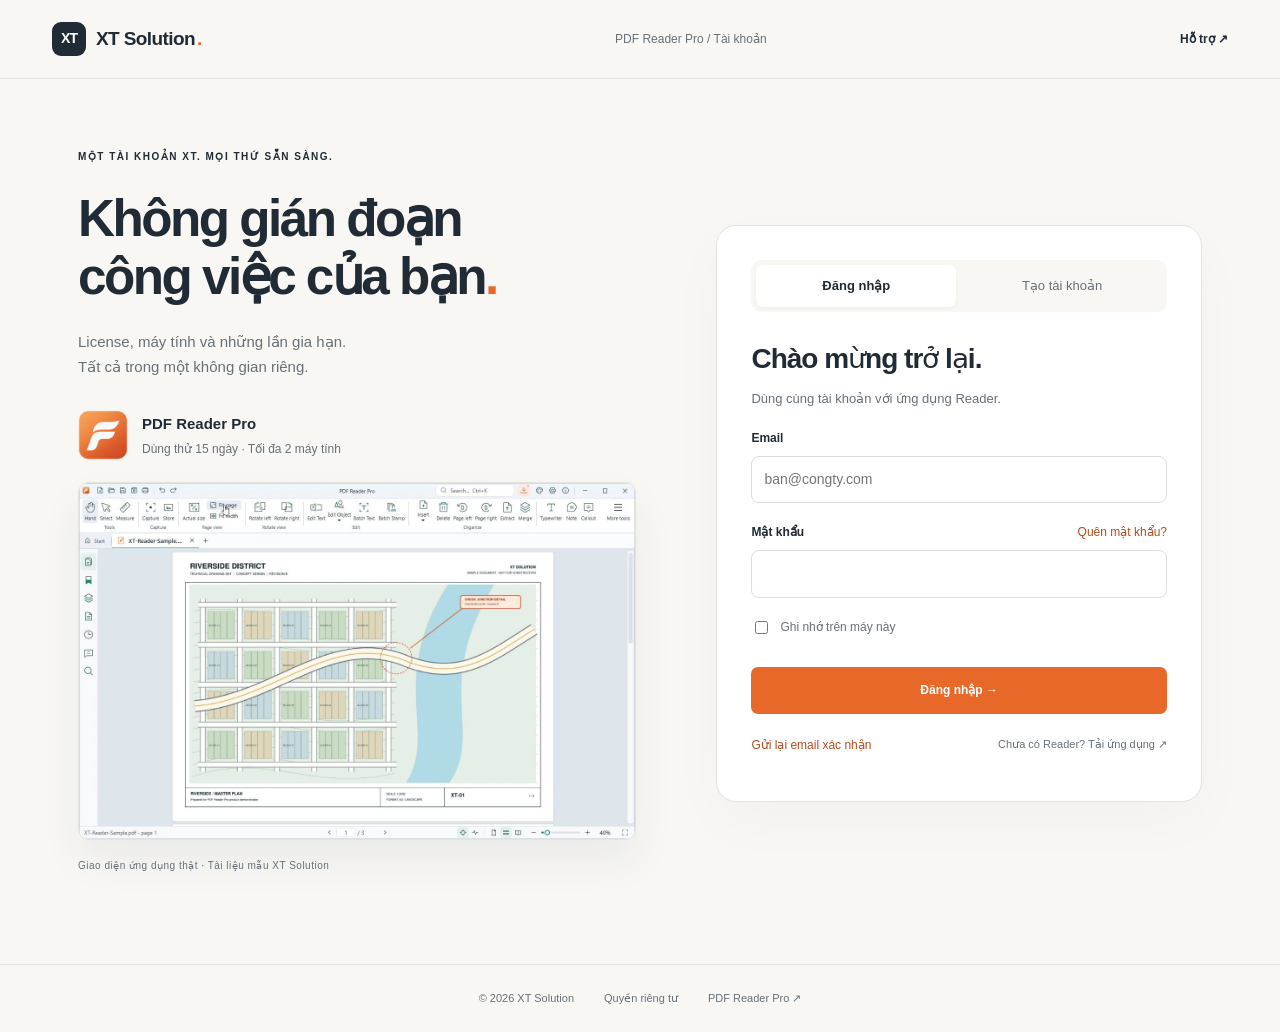
==== account/index.html @ 5fd22fe0 "Update Reader website and license portal" ====
<!doctype html>
<html lang="vi"><head><meta charset="utf-8"><meta name="viewport" content="width=device-width,initial-scale=1"><meta name="referrer" content="no-referrer"><meta name="robots" content="noindex"><meta name="theme-color" content="#f8f7f4"><meta http-equiv="Content-Security-Policy" content="default-src 'self'; connect-src 'self' https://hqtsqzmwesqqnfwpfjus.supabase.co; img-src 'self' data:; script-src 'self'; style-src 'self'; base-uri 'none'; object-src 'none'; form-action 'none'"><title>Tài khoản & gia hạn · PDF Reader Pro</title><link rel="icon" href="../assets/reader-icon.png"><link rel="stylesheet" href="../styles.css"><link rel="stylesheet" href="account.css"><script type="module" src="account.js"></script></head>
<body><a class="skip" href="#main">Đến nội dung</a><header class="header"><a class="brand" href="/"><span class="mark">XT</span>XT Solution<span class="brand-dot">.</span></a><span class="header-context">PDF Reader Pro / Tài khoản</span><a class="nav-contact" href="/#support">Hỗ trợ ↗</a></header>
<main id="main" class="account-main"><div id="session-loading" class="session-loading" role="status" hidden>Đang khôi phục phiên đăng nhập…</div>
<section id="account-login" class="auth-layout"><div class="auth-story"><span class="eyebrow">MỘT TÀI KHOẢN XT. MỌI THỨ SẴN SÀNG.</span><h1>Không gián đoạn<br>công việc của bạn<span class="orange">.</span></h1><p>License, máy tính và những lần gia hạn.<br>Tất cả trong một không gian riêng.</p><div class="auth-product"><img src="../assets/reader-icon.png" width="50" height="50" alt=""><div><strong>PDF Reader Pro</strong><span>Dùng thử 15 ngày · Tối đa 2 máy tính</span></div></div><img class="auth-screenshot" src="../assets/screenshots/reader-live.webp" alt="Giao diện PDF Reader Pro thật đang mở bản vẽ mẫu XT" width="1280" height="820"><p class="micro">Giao diện ứng dụng thật · Tài liệu mẫu XT Solution</p></div>
<div class="auth-card"><div class="auth-tabs" role="group" aria-label="Tài khoản"><button type="button" id="login-tab" class="active" aria-pressed="true">Đăng nhập</button><button type="button" id="signup-tab" aria-pressed="false">Tạo tài khoản</button></div><h2 id="auth-heading">Chào mừng trở lại.</h2><p id="auth-description">Dùng cùng tài khoản với ứng dụng Reader.</p><form id="account-login-form"><div id="name-row" hidden><label for="name">Tên của bạn</label><input id="name" autocomplete="name" maxlength="100"></div><label for="email">Email</label><input id="email" name="email" type="email" autocomplete="username" placeholder="ban@congty.com" required maxlength="254"><div class="password-label"><label for="password">Mật khẩu</label><button id="forgot" class="text-button" type="button">Quên mật khẩu?</button></div><input id="password" name="password" type="password" autocomplete="current-password" required maxlength="128"><label id="remember-row" class="checkbox"><input id="remember" type="checkbox">Ghi nhớ trên máy này</label><p id="signup-note" class="form-note" hidden>Đăng ký để bắt đầu trial 15 ngày tự động. Xác nhận email, sau đó đăng nhập Reader để kích hoạt máy tính. <a href="/privacy/">Cách XT xử lý dữ liệu</a>.</p><button id="login" class="button primary wide" type="submit">Đăng nhập →</button></form><div class="auth-links"><button id="resend" class="text-button" type="button">Gửi lại email xác nhận</button><a href="/#download">Chưa có Reader? Tải ứng dụng ↗</a></div><p id="auth-message" class="feedback" role="status" aria-live="polite"></p><div id="recover-panel" hidden><form id="recover-form"><h3>Khôi phục mật khẩu</h3><p>Nhập email của tài khoản để nhận liên kết đặt mật khẩu mới.</p><label for="recover-email">Email tài khoản</label><input id="recover-email" type="email" autocomplete="email" maxlength="254" required><div class="form-actions"><button id="recover-submit" type="submit" class="button primary">Gửi liên kết</button><button id="recover-cancel" type="button" class="button secondary">Quay lại</button></div></form></div></div></section>
<section id="account-content" hidden><div class="account-top"><div><span class="eyebrow">KHÔNG GIAN CỦA BẠN</span><h1 id="greeting">Tài khoản XT</h1><p id="account-email"></p></div><button id="signout" class="button secondary" type="button">Đăng xuất ↗</button></div><div id="renewal-banner" class="renewal-banner" hidden></div><div class="account-grid"><div><section class="license-card"><div class="license-product"><img src="../assets/reader-icon.png" width="44" height="44" alt=""><div><span class="micro">ỨNG DỤNG WINDOWS</span><h2>PDF Reader Pro</h2></div><span id="license-kind" class="tag"></span></div><div class="license-metrics"><div><span>Hạn sử dụng</span><strong id="license-date">—</strong></div><div><span>Thiết bị</span><strong id="device-count">0 / 2</strong></div></div><p id="license-note" class="form-note"></p><div class="license-actions"><button id="renew-license" class="button primary" type="button">Gia hạn license ↗</button><button id="refresh" class="text-button" type="button">↻ Làm mới</button></div><span id="last-sync" class="micro"></span></section><section class="account-panel"><div class="panel-title"><h2>Máy tính của bạn</h2><span class="tag muted">Tối đa 2 máy</span></div><div id="devices"></div><p class="form-note">Gỡ máy sẽ giải phóng một vị trí. Token ngoại tuyến trên máy cũ có thể còn hiệu lực tối đa 7 ngày; máy đó cần đăng nhập lại để kích hoạt.</p></section><section class="support-card"><span class="support-icon">↗</span><div><h3>Cần XT hỗ trợ?</h3><p>Gửi email kèm mã yêu cầu để chúng tôi kiểm tra.</p><a href="mailto:contact@xt-solution.dev">contact@xt-solution.dev ↗</a></div></section></div>
<section class="account-panel request-panel" id="request-section"><span class="eyebrow">TIẾP TỤC CÔNG VIỆC CỦA BẠN</span><h2>Mua & gia hạn license.</h2><p>Chọn thời hạn mong muốn. XT sẽ xác nhận thông tin thanh toán trước khi cấp license.</p><div class="quote-price"><strong>100 <span>USD</span></strong><span>Giá dự kiến<br>Gói và thời hạn được xác nhận khi tư vấn</span></div><form id="request-form"><label for="kind">Bạn cần</label><select id="kind"><option value="purchase">Mua license mới</option><option value="renewal">Gia hạn license hiện tại</option></select><label for="months">Thời hạn mong muốn</label><select id="months"><option value="3">3 tháng</option><option value="6">6 tháng</option><option value="12" selected>12 tháng</option></select><label for="message">Lời nhắn cho XT <span class="optional">(không bắt buộc)</span></label><textarea id="message" maxlength="1000" rows="4" placeholder="Tên công ty, nhu cầu sử dụng hoặc thông tin bạn cần tư vấn…"></textarea><p class="form-note">Đây là yêu cầu tư vấn, chưa phải thanh toán. Bạn có thể theo dõi phản hồi ngay bên dưới.</p><button id="send-request" class="button primary wide" type="submit">Gửi yêu cầu cho XT ↗</button><p id="pending-note" class="form-note"></p></form></section></div>
<section class="account-panel request-history"><div class="panel-title"><div><span class="eyebrow">LUÔN CÓ THỂ THEO DÕI</span><h2>Yêu cầu & phản hồi.</h2></div><span id="history-count" class="tag muted"></span></div><div id="history"></div></section><p id="account-message" class="feedback" role="status" aria-live="polite"></p></section>
</main><footer class="simple-footer"><span>© 2026 XT Solution</span><a href="/privacy/">Quyền riêng tư</a><a href="/">PDF Reader Pro ↗</a></footer><dialog id="confirm-dialog" aria-labelledby="confirm-title"><h2 id="confirm-title">Xác nhận thao tác</h2><p id="confirm-message"></p><div class="form-actions"><button id="confirm-no" type="button" class="button secondary">Quay lại</button><button id="confirm-yes" type="button" class="button primary">Xác nhận</button></div></dialog></body></html>
---- styles.css ----
:root{--bg:#f8f7f4;--ink:#202b35;--muted:#687078;--line:#e3e4df;--accent:#e8682a;--accent-dark:#b34d1c;font:15px/1.55 'Segoe UI',Arial,sans-serif;color:var(--ink);background:var(--bg)}*{box-sizing:border-box}html{scroll-behavior:smooth;scroll-padding-top:85px}body{margin:0}a{color:inherit;text-decoration:none}button,input,select,textarea{font-family:inherit}button,a{-webkit-tap-highlight-color:transparent}a:focus-visible,button:focus-visible,summary:focus-visible{outline:3px solid #e8682a80;outline-offset:5px}img{max-width:100%}[hidden]{display:none!important}.wrap{width:min(1280px,calc(100% - 104px));margin-inline:auto}.header{max-width:1440px;margin:auto;padding:22px 52px;display:flex;align-items:center;justify-content:space-between;gap:28px;border-bottom:1px solid var(--line)}.brand{display:inline-flex;align-items:center;gap:10px;font-size:19px;font-weight:650;letter-spacing:-.6px;white-space:nowrap}.mark{display:grid;place-items:center;width:34px;height:34px;border-radius:9px;background:var(--ink);color:white;font-size:14px;letter-spacing:-1px}.brand-dot{color:var(--accent);margin-left:-8px}.header nav{display:flex;gap:28px;font-size:12px}.header nav a:hover{color:var(--accent)}.nav-contact{font-size:12px;font-weight:600;display:flex;align-items:center;gap:22px}.skip{position:absolute;left:15px;top:-100px;background:white;z-index:10;padding:12px}.skip:focus{top:15px}.eyebrow{font-size:10px;letter-spacing:1.5px;font-weight:650;display:inline-flex;align-items:center;gap:10px}.dot{display:inline-block;height:6px;width:6px;border-radius:50%;background:var(--accent)}.orange{color:var(--accent)}.micro{font-size:10px;color:var(--muted);letter-spacing:.5px}.hero{padding-top:43px}.hero-top{display:flex;align-items:center;justify-content:space-between}.hero-edition{font-size:9px;letter-spacing:1.5px;color:#7e8487}.hero-heading{display:grid;grid-template-columns:1.15fr 1fr;gap:60px;align-items:center;padding:40px 0 48px}.hero h1{font-size:clamp(58px,6.8vw,94px);font-weight:550;line-height:1.02;letter-spacing:-5px;margin:0}.serif{letter-spacing:-3px;font-family:'Segoe UI',Arial,sans-serif;font-style:italic;font-weight:400;white-space:nowrap;color:var(--accent)}.hero-copy>p{font-size:16px;line-height:1.9;color:var(--muted);margin:5px 0 25px}.actions{display:flex;gap:25px;align-items:center;flex-wrap:wrap}.button{display:inline-flex;align-items:center;justify-content:center;gap:25px;font-size:12px;font-weight:600;border-radius:7px;padding:14px 19px;border:1px solid transparent;cursor:pointer;line-height:1.4;transition:background .15s,transform .15s}.button:hover{transform:translateY(-1px)}.primary{color:white;background:var(--accent)}.primary:hover{background:#cb5520}.secondary{color:var(--ink);background:white;border-color:#d5d8d4}.secondary:hover{background:#efefeb}.text-link{font-size:12px;font-weight:600;color:var(--ink)}.text-link:hover{color:var(--accent-dark)}.hero-meta{display:flex;gap:18px;font-size:10px;color:var(--muted);margin-top:23px;flex-wrap:wrap}.hero-meta span:before{content:'✓';margin-right:5px;color:var(--accent)}.hero-showcase{margin:0;background:#ebece8;border:1px solid #d8ddd8;border-radius:13px;overflow:hidden;box-shadow:0 22px 60px #2c3d4710}.showcase-top{display:flex;justify-content:space-between;align-items:center;padding:14px 20px;background:#fff}.showcase-top>div{display:flex;align-items:center;gap:10px}.showcase-top strong{font-size:12px}.showcase-top div>span{font-size:10px;color:var(--muted);margin-left:10px;border-left:1px solid var(--line);padding-left:15px}.live-label{font-size:8px;letter-spacing:1.3px;display:flex;align-items:center;gap:8px}.live-label .dot{background:#5b8d73}.screenshot-button{display:block;position:relative;width:100%;padding:0;border:0;background:#dfe6ed;cursor:zoom-in;line-height:0}.screenshot-button>img{display:block;width:100%;height:auto}.image-expand{position:absolute;bottom:25px;right:24px;background:#fff;color:#24343d;border-radius:6px;padding:12px 15px;box-shadow:0 5px 20px #00000012;font:11px 'Segoe UI',sans-serif}.hero-showcase figcaption{display:flex;justify-content:space-between;gap:20px;padding:13px 20px;font-size:9px;color:var(--muted);background:#fff}.workflow-strip{display:flex;justify-content:space-between;align-items:center;gap:28px;border-bottom:1px solid var(--line);padding-block:35px}.workflow-strip>span{font-size:9px;letter-spacing:1.3px;color:var(--muted)}.workflow-strip>div{font-size:13px;font-weight:600}.section{padding-block:100px}.section-heading{display:grid;grid-template-columns:1.2fr 1fr;gap:80px;align-items:end;margin-bottom:48px}h2{font-size:clamp(32px,3.5vw,48px);line-height:1.18;letter-spacing:-1.9px;font-weight:550;margin:18px 0 0}.section-heading>p,.feature-lead>p{font-size:14px;line-height:1.8;color:var(--muted);max-width:430px;margin:0 0 3px}.workflow-grid{display:grid;grid-template-columns:repeat(3,1fr);border-top:1px solid var(--line)}.workflow-grid article{padding:28px 30px 0 0}.workflow-grid article+article{padding-left:30px;border-left:1px solid var(--line)}.step-number{font-size:9px;letter-spacing:1.3px;color:var(--accent-dark)}.workflow-grid h3{font-size:21px;letter-spacing:-.7px;margin:22px 0 14px}.workflow-grid p{font-size:13px;line-height:1.9;color:var(--muted)}.feature-key{display:block;font-size:8px;letter-spacing:1px;margin-top:27px;color:var(--muted)}.features-section{background:#eaece7;padding-block:85px}.feature-layout{display:grid;grid-template-columns:1fr 1fr;gap:100px}.feature-lead>p{margin:24px 0}.feature-list article{display:flex;gap:23px;padding:21px 0;border-top:1px solid #d3d8d2}.feature-list article>span{font-size:23px;min-width:25px;color:var(--accent-dark)}.feature-list h3{font-size:16px;margin:0 0 8px;letter-spacing:-.3px}.feature-list p{font-size:12px;line-height:1.8;margin:0;color:#5e6868}.pricing-grid{display:grid;grid-template-columns:1fr 1.2fr;gap:24px}.pricing-card{padding:34px 36px;border:1px solid var(--line);border-radius:12px;background:white}.paid-card{background:#fff9f3;border-color:#e8cbb5}.pricing-card h3{font-size:24px;letter-spacing:-.6px;margin:22px 0 15px}.price{font-size:62px;letter-spacing:-3px;line-height:1.1}.price>span{font-size:15px;letter-spacing:0;color:var(--muted);font-weight:400;margin-left:6px}.pricing-card>p{font-size:12px;color:var(--muted);max-width:350px;line-height:1.7;min-height:40px}.pricing-card ul{list-style:none;padding:20px 0;margin:0;border-top:1px solid var(--line)}.pricing-card li{font-size:12px;color:#4d5961;padding:7px 0}.pricing-card li:before{content:'✓';color:var(--accent);margin-right:12px}.pricing-title{display:flex;align-items:center;justify-content:space-between;gap:15px}.price-badge{font-size:8px;letter-spacing:1px;background:#f3e4d7;color:#93542d;border-radius:4px;padding:6px 9px}.pricing-actions{display:flex;gap:24px;flex-wrap:wrap;align-items:center}.pricing-foot{font-size:10px;color:var(--muted);margin-top:20px}.download-section{background:#202d37;color:white;padding-block:76px}.download-layout{display:grid;grid-template-columns:1.3fr 1fr;gap:100px;align-items:center}.download-section .eyebrow{color:#aebcc6}.download-section h2{font-size:48px}.download-section p{font-size:13px;color:#bac4cb;line-height:1.8;margin:22px 0}.download-section .text-link{color:white}.download-meta{font-size:10px!important}.download-steps>div{display:flex;gap:20px;align-items:center;padding:22px 0;border-top:1px solid #40505c}.download-steps>div>span{font-size:10px;color:#edb68f}.download-steps p{margin:0}.download-steps strong{font-weight:500;font-size:16px;color:white}.download-steps small{display:block;font-size:11px;margin-top:6px;color:#aab9c3}.faq-section{display:grid;grid-template-columns:.9fr 1.2fr;gap:90px}.faq-section h2{margin-bottom:25px}.faq-list details{border-top:1px solid var(--line);padding:22px 0}.faq-list summary{font-size:14px;font-weight:550;cursor:pointer;list-style:none;display:flex;justify-content:space-between;gap:20px}.faq-list summary:after{content:'+';font-size:18px;color:var(--accent)}.faq-list details[open] summary:after{content:'−'}.faq-list p{font-size:13px;color:var(--muted);line-height:1.9;margin:16px 25px 0 0}.closing{padding:55px 25px 65px;background:#edece6;border-radius:15px;text-align:center;margin-bottom:70px}.closing h2{margin:20px 0 26px;font-family:Georgia,serif;font-weight:400;font-size:46px;letter-spacing:-1.5px}.site-footer{display:flex;align-items:center;justify-content:space-between;flex-wrap:wrap;gap:25px;padding-bottom:35px}.site-footer p,.site-footer>span{font-size:10px;color:var(--muted)}.site-footer>div{display:flex;gap:25px;font-size:11px}.site-footer .brand{font-size:15px}.site-footer .mark{width:28px;height:28px;font-size:12px}#image-dialog{width:min(1500px,96vw);max-width:none;max-height:95vh;padding:36px 12px 12px;border:0;border-radius:12px;background:#f9faf8;box-shadow:0 30px 100px #0006}#image-dialog::backdrop{background:#172536b0}#image-dialog>img{display:block;width:100%;height:auto}#image-dialog p{font-size:10px;color:var(--muted);text-align:center}#close-image{position:absolute;right:12px;top:3px;background:transparent;border:0;font-size:26px;cursor:pointer;color:var(--ink)}
@media(prefers-reduced-motion:reduce){html{scroll-behavior:auto}*,*:before,*:after{transition:none!important;animation:none!important}}
@media(max-width:1050px){.wrap{width:calc(100% - 64px)}.header{padding-inline:32px}.header nav{gap:18px}.hero-heading{gap:30px}.hero h1{font-size:72px;letter-spacing:-4px}.hero-copy>p{font-size:14px}.hero-copy .actions{gap:16px}.section-heading,.feature-layout,.download-layout,.faq-section{gap:45px}.pricing-card{padding:28px}.pricing-title{flex-wrap:wrap}.hero-meta{gap:12px}.workflow-strip{gap:20px}.workflow-strip>span{max-width:150px}.site-footer>div{gap:17px}}
@media(max-width:700px){.wrap{width:calc(100% - 36px)}.header{padding:17px 18px;gap:15px}.header nav{display:none}.brand{font-size:17px}.nav-contact{font-size:11px;gap:12px}.hero{padding-top:27px}.hero-top>.eyebrow{font-size:8px;letter-spacing:1px}.hero-edition{display:none}.hero-heading{grid-template-columns:1fr;gap:23px;padding:28px 0 30px}.hero h1{font-size:clamp(46px,14.5vw,57px);letter-spacing:-3px}.hero-copy>p{font-size:14px;margin-top:0}.desktop{display:none}.hero-meta{font-size:9px;gap:12px}.hero-copy .actions{gap:20px}.button{font-size:11px;padding:13px 16px;gap:15px}.showcase-top{padding:11px 12px}.showcase-top div>span{display:none}.live-label{font-size:7px;letter-spacing:.6px}.showcase-top strong{font-size:11px}.hero-showcase figcaption{font-size:8px;flex-direction:column;gap:3px;padding:10px 12px}.image-expand{font-size:8px;bottom:12px;right:12px;padding:8px 10px}.workflow-strip{display:grid;grid-template-columns:repeat(3,1fr);gap:14px;padding-block:25px}.workflow-strip>span{grid-column:1/-1;max-width:none;font-size:8px}.workflow-strip>div{font-size:10px}.section{padding-block:60px}.section-heading,.feature-layout,.pricing-grid,.download-layout,.faq-section{grid-template-columns:1fr;gap:25px}.section-heading{margin-bottom:30px}.section-heading>p{font-size:13px}h2{font-size:35px;letter-spacing:-1.4px}.workflow-grid{grid-template-columns:1fr}.workflow-grid article,.workflow-grid article+article{padding:23px 0;border-left:0}.workflow-grid article+article{border-top:1px solid var(--line)}.workflow-grid h3{font-size:20px;margin:15px 0 10px}.feature-key{margin-top:18px}.features-section{padding-block:52px}.feature-lead h2{font-size:34px}.feature-list{margin-top:10px}.pricing-card{padding:26px}.pricing-card>p{min-height:0}.price{font-size:55px}.pricing-actions{gap:18px}.download-section{padding-block:52px}.download-section h2{font-size:36px}.download-layout{gap:30px}.download-steps>div{padding:18px 0}.faq-section{gap:30px}.faq-list summary{font-size:13px}.closing{margin-bottom:40px;padding:40px 18px}.closing h2{font-size:37px}.site-footer{gap:20px;align-items:flex-start}.site-footer>p{display:none}.site-footer>div{width:100%;gap:22px;order:3;font-size:10px}}
---- account/account.css ----
.header-context{font-size:12px;color:var(--muted)}.account-main{max-width:1180px;margin:auto;padding:64px 28px 80px;min-height:calc(100vh - 170px)}.auth-layout{display:grid;grid-template-columns:1.15fr 1fr;gap:80px;align-items:center;min-height:650px}.auth-story h1{font-size:clamp(36px,4vw,58px);line-height:1.12;letter-spacing:-2.5px;margin:24px 0}.auth-story>p{color:var(--muted);line-height:1.7}.auth-product{display:flex;align-items:center;gap:14px;margin:30px 0 22px}.auth-product strong,.auth-product span{display:block}.auth-product span{font-size:12px;color:var(--muted);margin-top:5px}.auth-screenshot{width:100%;height:auto;border-radius:10px;border:1px solid var(--line);box-shadow:0 20px 40px #27303b10}.auth-card{background:white;border:1px solid var(--line);border-radius:20px;padding:34px;box-shadow:0 20px 60px #27303b07}.auth-tabs{display:flex;gap:6px;background:var(--bg);padding:5px;border-radius:10px;margin-bottom:30px}.auth-tabs button{width:50%;padding:11px;border:0;border-radius:7px;background:transparent;color:var(--muted);font:inherit;font-size:13px;cursor:pointer}.auth-tabs button.active{background:white;color:var(--ink);box-shadow:0 2px 5px #00000009;font-weight:600}.auth-card h2{font-size:28px;letter-spacing:-1px;margin:0 0 10px}.auth-card>p,.auth-card form>p{font-size:13px;color:var(--muted);line-height:1.65}.account-main label{display:block;font-size:12px;font-weight:600;margin:20px 0 8px}.account-main input:not([type=checkbox]),.account-main select,.account-main textarea{width:100%;border:1px solid #dcdedb;border-radius:8px;padding:12px;background:white;font:inherit;font-size:14px;color:var(--ink)}.account-main textarea{resize:vertical}.account-main input:focus,.account-main select:focus,.account-main textarea:focus{outline:2px solid #ef773b45;border-color:var(--accent)}.password-label{display:flex;justify-content:space-between;align-items:baseline}.text-button{border:0;background:transparent;padding:0;color:var(--accent-dark);font:inherit;font-size:12px;cursor:pointer}.checkbox{display:flex!important;gap:9px;align-items:center;font-weight:400!important;color:var(--muted)}.checkbox input{accent-color:var(--accent)}.wide{width:100%;justify-content:center;margin-top:22px}.auth-links{display:flex;flex-wrap:wrap;gap:16px;justify-content:space-between;margin-top:22px}.auth-links>a{font-size:11px;color:var(--muted)}.form-note{font-size:12px!important;line-height:1.7;color:var(--muted)}.form-note a{color:var(--accent-dark)}.feedback{font-size:13px;line-height:1.7;color:#af4028}.feedback:not(:empty){padding:13px 16px;background:#fff0e8;border-radius:8px;margin-top:20px}.feedback.success{color:#25674d;background:#eaf5ed}.form-actions{display:flex;gap:10px;margin-top:22px;justify-content:flex-end}.account-top{display:flex;justify-content:space-between;align-items:center;margin-bottom:34px;gap:20px}.account-top h1{font-size:35px;letter-spacing:-1.4px;margin:10px 0}.account-top p{font-size:13px;color:var(--muted)}.account-grid{display:grid;grid-template-columns:1.15fr 1fr;gap:26px;align-items:start}.license-card{padding:30px;border:1px solid #e6cab5;border-radius:16px;background:linear-gradient(125deg,#fffaf5,#fff)}.license-product{display:flex;align-items:center;gap:13px}.license-product h2{font-size:19px;margin:4px 0 0}.license-product>.tag{margin-left:auto}.license-metrics{display:grid;grid-template-columns:1fr 1fr;border-top:1px solid #eeded0;border-bottom:1px solid #eeded0;margin:26px 0 14px;padding:22px 0}.license-metrics span,.license-metrics strong{display:block}.license-metrics span{font-size:12px;color:var(--muted)}.license-metrics strong{font-size:24px;letter-spacing:-1px;margin-top:8px}.license-actions{display:flex;gap:22px;align-items:center;margin:20px 0}.account-panel{border:1px solid var(--line);border-radius:16px;background:white;padding:28px;margin-top:24px}.request-panel{margin-top:0}.account-panel h2{font-size:23px;letter-spacing:-.8px;margin:6px 0 14px}.account-panel>p{font-size:13px;line-height:1.7;color:var(--muted)}.panel-title{display:flex;justify-content:space-between;align-items:center;gap:12px;margin-bottom:16px}.panel-title h2{margin:0}.quote-price{display:flex;align-items:center;gap:20px;border-top:1px solid var(--line);border-bottom:1px solid var(--line);padding:22px 0;margin-top:24px}.quote-price strong{font-size:36px;letter-spacing:-1px;white-space:nowrap}.quote-price strong span{font-size:12px;letter-spacing:1px}.quote-price>span{font-size:11px;color:var(--muted);line-height:1.6}.optional{font-weight:400;color:var(--muted)}.device-row{display:flex;align-items:center;justify-content:space-between;gap:16px;border-bottom:1px solid var(--line);padding:17px 0}.device-row:last-child{border:0}.device-row b{font-size:13px}.device-row small{display:block;font-size:11px;color:var(--muted);margin-top:5px}.device-row button{color:var(--muted);white-space:nowrap}.device-row button:hover{color:#b13e29}.support-card{display:flex;gap:15px;padding:24px 10px}.support-icon{font-size:25px;color:var(--accent);padding:8px}.support-card h3{font-size:15px;margin:0 0 8px}.support-card p{font-size:12px;color:var(--muted)}.support-card a{font-size:12px}.renewal-banner{padding:18px 22px;background:#fff0df;color:#945320;border:1px solid #f1d8b8;border-radius:12px;margin-bottom:24px;font-size:13px;line-height:1.7}.history-item{padding:24px 0;border-top:1px solid var(--line);display:grid;grid-template-columns:1fr auto;gap:15px}.history-item h3{font-size:15px;margin:0 0 7px}.history-item small{font-size:11px;color:var(--muted)}.history-item p{font-size:13px;white-space:pre-wrap;overflow-wrap:anywhere;line-height:1.7}.response-card{background:#f6f7f5;border-radius:10px;padding:16px;margin-top:15px}.response-card strong{font-size:11px;color:var(--accent-dark)}.response-card p{margin-bottom:0}.history-side{text-align:right;display:flex;flex-direction:column;align-items:flex-end;gap:15px}.empty{font-size:13px;color:var(--muted);padding:24px 0;line-height:1.8}.session-loading{padding:24px;background:white;border:1px solid var(--line);border-radius:12px;margin-bottom:24px}.simple-footer{border-top:1px solid var(--line);padding:25px;display:flex;justify-content:center;gap:30px;font-size:11px;color:var(--muted)}dialog{max-width:430px;width:calc(100% - 32px);padding:28px;border:1px solid var(--line);border-radius:16px;color:var(--ink);box-shadow:0 25px 100px #17253635}dialog::backdrop{background:#17253670}dialog h2{font-size:21px}dialog p{font-size:13px;line-height:1.7}button:disabled{opacity:.5;cursor:wait}.tag{font-size:10px;padding:7px 10px;border-radius:6px;background:#f0f1ef;white-space:nowrap}.tag.success{background:#e8f3ec;color:#2c6b4d}.tag.warning,.tag.accent{background:#fff0e2;color:#9e5925}.tag.danger{background:#ffe9e4;color:#ab3e30}.tag.muted{color:var(--muted)}
@media(max-width:950px){.auth-layout{gap:35px}.auth-story h1{font-size:42px}.account-main{padding-top:40px}.auth-card{padding:26px}.license-product>.tag{margin-left:0}.license-product{flex-wrap:wrap}}
@media(max-width:700px){.header-context{display:none}.account-main{padding:28px 18px 55px}.auth-layout,.account-grid{grid-template-columns:1fr;gap:24px;min-height:auto}.auth-story h1{font-size:35px;letter-spacing:-1.6px;margin:14px 0}.auth-story>p,.auth-screenshot,.auth-story>.micro{display:none}.auth-product{margin:20px 0 4px}.auth-story .eyebrow{font-size:9px}.auth-card{padding:24px}.account-top{align-items:flex-start}.account-top h1{font-size:26px}.account-top>.button{padding:10px;font-size:11px}.license-card,.account-panel{padding:22px}.license-metrics strong{font-size:22px}.history-item{grid-template-columns:1fr}.history-side{flex-direction:row;align-items:center;justify-content:space-between}.simple-footer{gap:20px}.quote-price{gap:15px}}
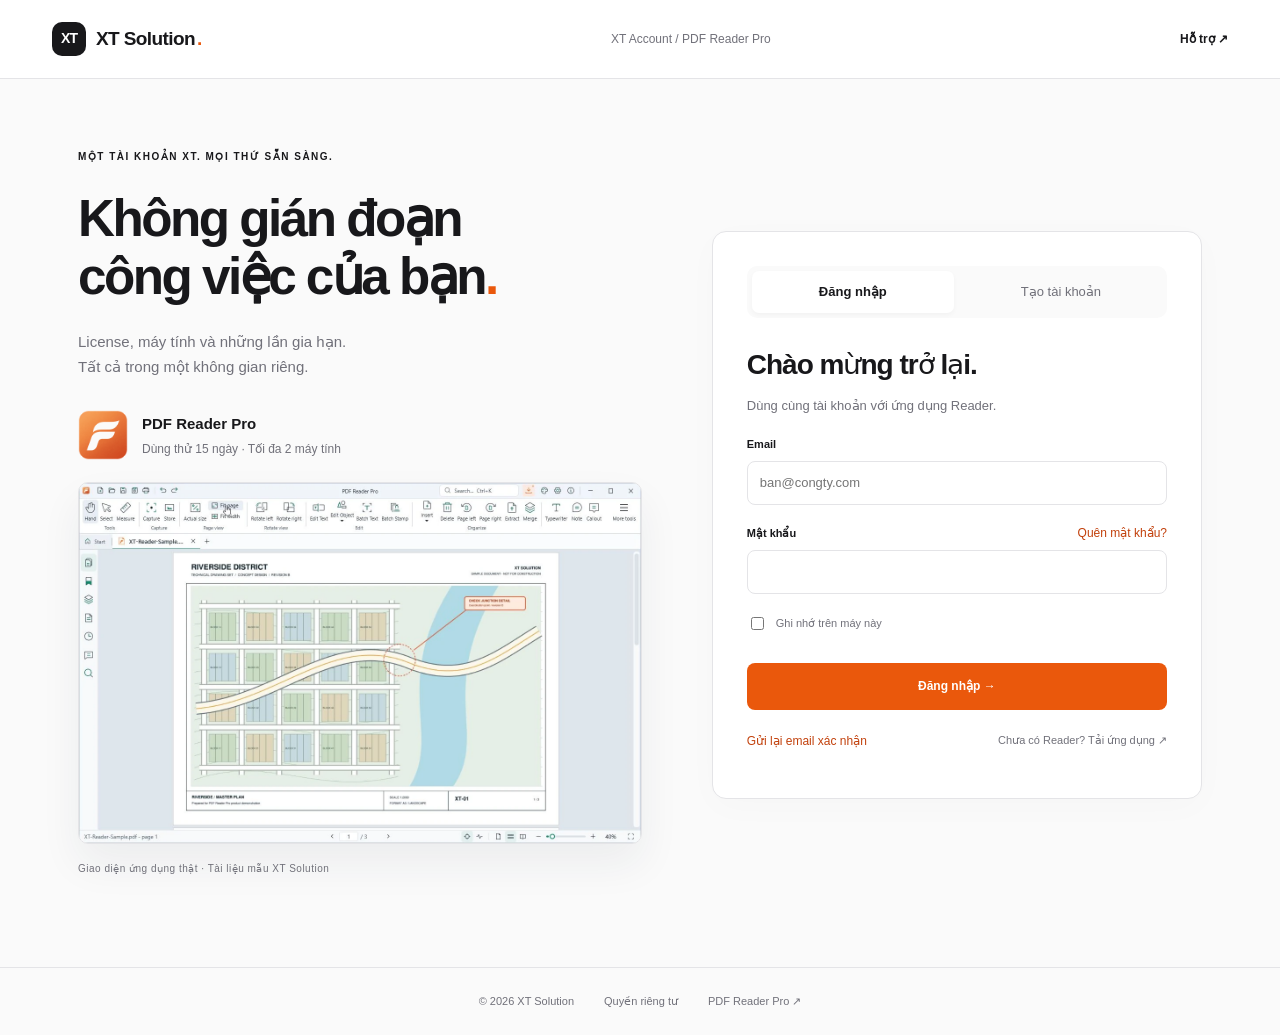
==== commit d822b8c6: "Add files via upload" ====
--- a/account/index.html
+++ b/account/index.html
@@ -1,10 +1,14 @@
-<!doctype html>
-<html lang="vi"><head><meta charset="utf-8"><meta name="viewport" content="width=device-width,initial-scale=1"><meta name="referrer" content="no-referrer"><meta name="robots" content="noindex"><meta name="theme-color" content="#f8f7f4"><meta http-equiv="Content-Security-Policy" content="default-src 'self'; connect-src 'self' https://hqtsqzmwesqqnfwpfjus.supabase.co; img-src 'self' data:; script-src 'self'; style-src 'self'; base-uri 'none'; object-src 'none'; form-action 'none'"><title>Tài khoản & gia hạn · PDF Reader Pro</title><link rel="icon" href="../assets/reader-icon.png"><link rel="stylesheet" href="../styles.css"><link rel="stylesheet" href="account.css"><script type="module" src="account.js"></script></head>
-<body><a class="skip" href="#main">Đến nội dung</a><header class="header"><a class="brand" href="/"><span class="mark">XT</span>XT Solution<span class="brand-dot">.</span></a><span class="header-context">PDF Reader Pro / Tài khoản</span><a class="nav-contact" href="/#support">Hỗ trợ ↗</a></header>
-<main id="main" class="account-main"><div id="session-loading" class="session-loading" role="status" hidden>Đang khôi phục phiên đăng nhập…</div>
-<section id="account-login" class="auth-layout"><div class="auth-story"><span class="eyebrow">MỘT TÀI KHOẢN XT. MỌI THỨ SẴN SÀNG.</span><h1>Không gián đoạn<br>công việc của bạn<span class="orange">.</span></h1><p>License, máy tính và những lần gia hạn.<br>Tất cả trong một không gian riêng.</p><div class="auth-product"><img src="../assets/reader-icon.png" width="50" height="50" alt=""><div><strong>PDF Reader Pro</strong><span>Dùng thử 15 ngày · Tối đa 2 máy tính</span></div></div><img class="auth-screenshot" src="../assets/screenshots/reader-live.webp" alt="Giao diện PDF Reader Pro thật đang mở bản vẽ mẫu XT" width="1280" height="820"><p class="micro">Giao diện ứng dụng thật · Tài liệu mẫu XT Solution</p></div>
-<div class="auth-card"><div class="auth-tabs" role="group" aria-label="Tài khoản"><button type="button" id="login-tab" class="active" aria-pressed="true">Đăng nhập</button><button type="button" id="signup-tab" aria-pressed="false">Tạo tài khoản</button></div><h2 id="auth-heading">Chào mừng trở lại.</h2><p id="auth-description">Dùng cùng tài khoản với ứng dụng Reader.</p><form id="account-login-form"><div id="name-row" hidden><label for="name">Tên của bạn</label><input id="name" autocomplete="name" maxlength="100"></div><label for="email">Email</label><input id="email" name="email" type="email" autocomplete="username" placeholder="ban@congty.com" required maxlength="254"><div class="password-label"><label for="password">Mật khẩu</label><button id="forgot" class="text-button" type="button">Quên mật khẩu?</button></div><input id="password" name="password" type="password" autocomplete="current-password" required maxlength="128"><label id="remember-row" class="checkbox"><input id="remember" type="checkbox">Ghi nhớ trên máy này</label><p id="signup-note" class="form-note" hidden>Đăng ký để bắt đầu trial 15 ngày tự động. Xác nhận email, sau đó đăng nhập Reader để kích hoạt máy tính. <a href="/privacy/">Cách XT xử lý dữ liệu</a>.</p><button id="login" class="button primary wide" type="submit">Đăng nhập →</button></form><div class="auth-links"><button id="resend" class="text-button" type="button">Gửi lại email xác nhận</button><a href="/#download">Chưa có Reader? Tải ứng dụng ↗</a></div><p id="auth-message" class="feedback" role="status" aria-live="polite"></p><div id="recover-panel" hidden><form id="recover-form"><h3>Khôi phục mật khẩu</h3><p>Nhập email của tài khoản để nhận liên kết đặt mật khẩu mới.</p><label for="recover-email">Email tài khoản</label><input id="recover-email" type="email" autocomplete="email" maxlength="254" required><div class="form-actions"><button id="recover-submit" type="submit" class="button primary">Gửi liên kết</button><button id="recover-cancel" type="button" class="button secondary">Quay lại</button></div></form></div></div></section>
-<section id="account-content" hidden><div class="account-top"><div><span class="eyebrow">KHÔNG GIAN CỦA BẠN</span><h1 id="greeting">Tài khoản XT</h1><p id="account-email"></p></div><button id="signout" class="button secondary" type="button">Đăng xuất ↗</button></div><div id="renewal-banner" class="renewal-banner" hidden></div><div class="account-grid"><div><section class="license-card"><div class="license-product"><img src="../assets/reader-icon.png" width="44" height="44" alt=""><div><span class="micro">ỨNG DỤNG WINDOWS</span><h2>PDF Reader Pro</h2></div><span id="license-kind" class="tag"></span></div><div class="license-metrics"><div><span>Hạn sử dụng</span><strong id="license-date">—</strong></div><div><span>Thiết bị</span><strong id="device-count">0 / 2</strong></div></div><p id="license-note" class="form-note"></p><div class="license-actions"><button id="renew-license" class="button primary" type="button">Gia hạn license ↗</button><button id="refresh" class="text-button" type="button">↻ Làm mới</button></div><span id="last-sync" class="micro"></span></section><section class="account-panel"><div class="panel-title"><h2>Máy tính của bạn</h2><span class="tag muted">Tối đa 2 máy</span></div><div id="devices"></div><p class="form-note">Gỡ máy sẽ giải phóng một vị trí. Token ngoại tuyến trên máy cũ có thể còn hiệu lực tối đa 7 ngày; máy đó cần đăng nhập lại để kích hoạt.</p></section><section class="support-card"><span class="support-icon">↗</span><div><h3>Cần XT hỗ trợ?</h3><p>Gửi email kèm mã yêu cầu để chúng tôi kiểm tra.</p><a href="mailto:contact@xt-solution.dev">contact@xt-solution.dev ↗</a></div></section></div>
-<section class="account-panel request-panel" id="request-section"><span class="eyebrow">TIẾP TỤC CÔNG VIỆC CỦA BẠN</span><h2>Mua & gia hạn license.</h2><p>Chọn thời hạn mong muốn. XT sẽ xác nhận thông tin thanh toán trước khi cấp license.</p><div class="quote-price"><strong>100 <span>USD</span></strong><span>Giá dự kiến<br>Gói và thời hạn được xác nhận khi tư vấn</span></div><form id="request-form"><label for="kind">Bạn cần</label><select id="kind"><option value="purchase">Mua license mới</option><option value="renewal">Gia hạn license hiện tại</option></select><label for="months">Thời hạn mong muốn</label><select id="months"><option value="3">3 tháng</option><option value="6">6 tháng</option><option value="12" selected>12 tháng</option></select><label for="message">Lời nhắn cho XT <span class="optional">(không bắt buộc)</span></label><textarea id="message" maxlength="1000" rows="4" placeholder="Tên công ty, nhu cầu sử dụng hoặc thông tin bạn cần tư vấn…"></textarea><p class="form-note">Đây là yêu cầu tư vấn, chưa phải thanh toán. Bạn có thể theo dõi phản hồi ngay bên dưới.</p><button id="send-request" class="button primary wide" type="submit">Gửi yêu cầu cho XT ↗</button><p id="pending-note" class="form-note"></p></form></section></div>
-<section class="account-panel request-history"><div class="panel-title"><div><span class="eyebrow">LUÔN CÓ THỂ THEO DÕI</span><h2>Yêu cầu & phản hồi.</h2></div><span id="history-count" class="tag muted"></span></div><div id="history"></div></section><p id="account-message" class="feedback" role="status" aria-live="polite"></p></section>
-</main><footer class="simple-footer"><span>© 2026 XT Solution</span><a href="/privacy/">Quyền riêng tư</a><a href="/">PDF Reader Pro ↗</a></footer><dialog id="confirm-dialog" aria-labelledby="confirm-title"><h2 id="confirm-title">Xác nhận thao tác</h2><p id="confirm-message"></p><div class="form-actions"><button id="confirm-no" type="button" class="button secondary">Quay lại</button><button id="confirm-yes" type="button" class="button primary">Xác nhận</button></div></dialog></body></html>
+<!doctype html>
+<html lang="vi"><head><meta charset="utf-8"><meta name="viewport" content="width=device-width,initial-scale=1"><meta name="referrer" content="no-referrer"><meta name="robots" content="noindex"><meta name="theme-color" content="#f8f7f4"><meta http-equiv="Content-Security-Policy" content="default-src 'self'; connect-src 'self' https://hqtsqzmwesqqnfwpfjus.supabase.co; img-src 'self' data:; script-src 'self'; style-src 'self'; base-uri 'none'; object-src 'none'; form-action 'none'"><title>XT Account · Không gian của bạn</title><link rel="icon" href="../assets/reader-icon.png"><link rel="stylesheet" href="../styles.css"><link rel="stylesheet" href="account.css"><link rel="stylesheet" href="../assets/xt-ui.css"><link rel="stylesheet" href="workspace.css"><script type="module" src="account.js"></script></head>
+<body><a class="skip" href="#main">Đến nội dung</a><header class="header"><a class="brand" href="/"><span class="mark">XT</span>XT Solution<span class="brand-dot">.</span></a><span class="header-context">XT Account / PDF Reader Pro</span><a class="nav-contact" href="/#support">Hỗ trợ ↗</a></header>
+<main id="main" class="account-main"><div id="session-loading" class="session-loading" role="status" hidden>Đang khôi phục phiên đăng nhập…</div>
+<section id="account-login" class="auth-layout"><div class="auth-story"><span class="eyebrow">MỘT TÀI KHOẢN XT. MỌI THỨ SẴN SÀNG.</span><h1>Không gián đoạn<br>công việc của bạn<span class="orange">.</span></h1><p>License, máy tính và những lần gia hạn.<br>Tất cả trong một không gian riêng.</p><div class="auth-product"><img src="../assets/reader-icon.png" width="50" height="50" alt=""><div><strong>PDF Reader Pro</strong><span>Dùng thử 15 ngày · Tối đa 2 máy tính</span></div></div><img class="auth-screenshot" src="../assets/screenshots/reader-live.webp" alt="Giao diện PDF Reader Pro thật đang mở bản vẽ mẫu XT" width="1280" height="820"><p class="micro">Giao diện ứng dụng thật · Tài liệu mẫu XT Solution</p></div>
+<div class="auth-card"><div class="auth-tabs" role="group" aria-label="Tài khoản"><button type="button" id="login-tab" class="active" aria-pressed="true">Đăng nhập</button><button type="button" id="signup-tab" aria-pressed="false">Tạo tài khoản</button></div><h2 id="auth-heading">Chào mừng trở lại.</h2><p id="auth-description">Dùng cùng tài khoản với ứng dụng Reader.</p><form id="account-login-form"><div id="name-row" hidden><label for="name">Tên của bạn</label><input id="name" autocomplete="name" maxlength="100"></div><label for="email">Email</label><input id="email" name="email" type="email" autocomplete="username" placeholder="ban@congty.com" required maxlength="254"><div class="password-label"><label for="password">Mật khẩu</label><button id="forgot" class="text-button" type="button">Quên mật khẩu?</button></div><input id="password" name="password" type="password" autocomplete="current-password" required maxlength="128"><label id="remember-row" class="checkbox"><input id="remember" type="checkbox">Ghi nhớ trên máy này</label><p id="signup-note" class="form-note" hidden>Đăng ký để bắt đầu trial 15 ngày tự động. Xác nhận email, sau đó đăng nhập Reader để kích hoạt máy tính. <a href="/privacy/">Cách XT xử lý dữ liệu</a>.</p><button id="login" class="button primary wide" type="submit">Đăng nhập →</button></form><div class="auth-links"><button id="resend" class="text-button" type="button">Gửi lại email xác nhận</button><a href="/#download">Chưa có Reader? Tải ứng dụng ↗</a></div><p id="auth-message" class="feedback" role="status" aria-live="polite"></p><div id="recover-panel" hidden><form id="recover-form"><h3>Khôi phục mật khẩu</h3><p>Nhập email của tài khoản để nhận liên kết đặt mật khẩu mới.</p><label for="recover-email">Email tài khoản</label><input id="recover-email" type="email" autocomplete="email" maxlength="254" required><div class="form-actions"><button id="recover-submit" type="submit" class="button primary">Gửi liên kết</button><button id="recover-cancel" type="button" class="button secondary">Quay lại</button></div></form></div></div></section>
+<section id="account-content" class="account-workspace" hidden><aside class="account-sidebar"><a class="brand" href="/"><span class="mark">XT</span><span>XT Account<small>KHÔNG GIAN CỦA BẠN</small></span></a><div class="sidebar-product"><img src="../assets/reader-icon.png" width="32" height="32" alt=""><div>PDF Reader Pro<small>Ứng dụng Windows</small></div></div><p class="nav-caption">TÀI KHOẢN</p><nav aria-label="Điều hướng tài khoản"><button type="button" data-account-view="overview" class="account-nav-item" aria-current="page"><svg class="xt-icon" aria-hidden="true"><use href="/assets/icons.svg#grid"></use></svg><span>Tổng quan</span></button><button type="button" data-account-view="devices" class="account-nav-item"><svg class="xt-icon" aria-hidden="true"><use href="/assets/icons.svg#monitor"></use></svg><span>Thiết bị</span></button><button type="button" data-account-view="renew" class="account-nav-item"><svg class="xt-icon" aria-hidden="true"><use href="/assets/icons.svg#key"></use></svg><span>Mua / gia hạn</span></button><button type="button" data-account-view="history" class="account-nav-item"><svg class="xt-icon" aria-hidden="true"><use href="/assets/icons.svg#inbox"></use></svg><span>Yêu cầu & phản hồi</span><span id="nav-pending" class="nav-badge" hidden></span></button><button type="button" data-account-view="profile" class="account-nav-item"><svg class="xt-icon" aria-hidden="true"><use href="/assets/icons.svg#user"></use></svg><span>Hồ sơ tài khoản</span></button><button type="button" data-account-view="support" class="account-nav-item"><svg class="xt-icon" aria-hidden="true"><use href="/assets/icons.svg#help"></use></svg><span>Hỗ trợ</span></button></nav><div class="account-sidebar-bottom"><a href="/downloads/"><svg class="xt-icon" aria-hidden="true"><use href="/assets/icons.svg#download"></use></svg><span>Tải Reader cho Windows</span>↗</a><div class="sidebar-user"><span class="user-monogram">XT</span><div><b id="sidebar-name">Tài khoản XT</b><small id="sidebar-email"></small></div></div><button id="signout" type="button"><svg class="xt-icon" aria-hidden="true"><use href="/assets/icons.svg#logout"></use></svg> Đăng xuất</button></div></aside><div class="account-body"><header class="account-topbar"><span>XT Account <span>/</span> <b id="account-page-label">Tổng quan</b></span><a href="/downloads/">Tải Reader ↗</a></header><div class="account-body-inner"><div class="account-top"><div><span class="eyebrow">CHÀO MỪNG TRỞ LẠI</span><h1 id="greeting">Tài khoản XT</h1><p id="account-email"></p></div><span class="account-secure"><svg class="xt-icon" aria-hidden="true"><use href="/assets/icons.svg#key"></use></svg> Tài khoản của bạn</span></div><div id="renewal-banner" class="renewal-banner" hidden></div>
+<section data-account-panel="overview"><div class="overview-heading"><div><h2>Không gian làm việc của bạn</h2><p>License, thiết bị và hỗ trợ. Tất cả ở đây.</p></div><a class="text-link" href="/downloads/">Xem bản cập nhật ↗</a></div><div class="account-overview-grid"><section class="license-card"><div class="license-product"><img src="../assets/reader-icon.png" width="44" height="44" alt=""><div><span class="micro">ỨNG DỤNG WINDOWS</span><h2>PDF Reader Pro</h2></div><span id="license-kind" class="tag"></span></div><div class="license-metrics"><div><span>Hạn sử dụng</span><strong id="license-date">—</strong></div><div><span>Thiết bị</span><strong id="device-count">0 / 2</strong></div></div><p id="license-note" class="form-note"></p><div class="license-actions"><button id="renew-license" class="button primary" type="button">Gia hạn license ↗</button><button id="refresh" class="text-button" type="button">↻ Làm mới</button></div><span id="last-sync" class="micro"></span></section><div class="account-quick-card"><span class="eyebrow">TIẾP TỤC CÔNG VIỆC</span><h3>Mọi thứ đã sẵn sàng?</h3><p>Kiểm tra license, tải Reader và mở tài liệu đầu tiên của bạn.</p><a href="/downloads/"><svg class="xt-icon" aria-hidden="true"><use href="/assets/icons.svg#download"></use></svg> <span>Tải ứng dụng Windows<small>Phiên bản chính thức từ XT</small></span>↗</a><button type="button" data-account-view="devices"><svg class="xt-icon" aria-hidden="true"><use href="/assets/icons.svg#monitor"></use></svg> <span>Quản lý máy tính<small>Tối đa 2 máy trên mỗi tài khoản</small></span>→</button><button type="button" data-account-view="history"><svg class="xt-icon" aria-hidden="true"><use href="/assets/icons.svg#inbox"></use></svg> <span>Theo dõi yêu cầu<small>Phản hồi và thông tin gia hạn</small></span>→</button></div></div><div class="account-tip"><svg class="xt-icon" aria-hidden="true"><use href="/assets/icons.svg#help"></use></svg> <div><b>Gia hạn xong, cập nhật trong Reader</b><p>Mở About → Manage license → Check again khi có mạng để nhận hạn sử dụng mới.</p></div></div></section>
+<section data-account-panel="devices" hidden><div class="view-heading"><h2>Máy tính của bạn</h2><p>Quản lý các máy đã kích hoạt Reader bằng tài khoản này.</p></div><section class="account-panel"><div class="panel-title"><h2>Thiết bị đã kích hoạt</h2><span class="tag muted">Tối đa 2 máy</span></div><div id="devices"></div><p class="form-note">Gỡ máy sẽ giải phóng một vị trí. Token ngoại tuyến trên máy cũ có thể còn hiệu lực tối đa 7 ngày; máy đó cần đăng nhập lại để kích hoạt.</p></section></section>
+<section data-account-panel="renew" hidden><div class="view-heading"><h2>Tiếp tục cùng PDF Reader Pro</h2><p>Gửi nhu cầu, nhận tư vấn và theo dõi kết quả ngay trong tài khoản.</p></div><div class="renew-grid"><section class="account-panel request-panel" id="request-section"><span class="eyebrow">TIẾP TỤC CÔNG VIỆC CỦA BẠN</span><h2>Mua & gia hạn license.</h2><p>Chọn thời hạn mong muốn. XT sẽ xác nhận thông tin thanh toán trước khi cấp license.</p><div class="quote-price"><strong>100 <span>USD</span></strong><span>Giá dự kiến<br>Gói và thời hạn được xác nhận khi tư vấn</span></div><form id="request-form"><label for="kind">Bạn cần</label><select id="kind"><option value="purchase">Mua license mới</option><option value="renewal">Gia hạn license hiện tại</option></select><label for="months">Thời hạn mong muốn</label><select id="months"><option value="3">3 tháng</option><option value="6">6 tháng</option><option value="12" selected>12 tháng</option></select><label for="message">Lời nhắn cho XT <span class="optional">(không bắt buộc)</span></label><textarea id="message" maxlength="1000" rows="4" placeholder="Tên công ty, nhu cầu sử dụng hoặc thông tin bạn cần tư vấn…"></textarea><p class="form-note">Đây là yêu cầu tư vấn, chưa phải thanh toán. Bạn có thể theo dõi phản hồi ngay bên dưới.</p><button id="send-request" class="button primary wide" type="submit">Gửi yêu cầu cho XT ↗</button><p id="pending-note" class="form-note"></p></form></section><aside class="renew-guide"><span class="eyebrow">CÁCH THỨC GIA HẠN</span><h3>Rõ ràng ở từng bước.</h3><ol><li><b>Gửi yêu cầu</b><span>Chọn thời hạn bạn mong muốn.</span></li><li><b>Nhận phản hồi từ XT</b><span>XT xác nhận gói, giá và thông tin thanh toán.</span></li><li><b>Được duyệt license</b><span>Hạn mới xuất hiện sau khi XT xác nhận.</span></li></ol><p>Không tự động thu phí. Giá 100 USD đang là mức dự kiến, chưa phải báo giá cuối.</p><button class="text-button" type="button" data-account-view="history">Xem yêu cầu đã gửi →</button></aside></div></section>
+<section data-account-panel="history" hidden><div class="view-heading"><h2>Yêu cầu & phản hồi</h2><p>Theo dõi mua mới, gia hạn và trao đổi với XT.</p></div><section class="account-panel request-history"><div class="panel-title"><div><span class="eyebrow">LUÔN CÓ THỂ THEO DÕI</span><h2>Hoạt động yêu cầu</h2></div><span id="history-count" class="tag muted"></span></div><div id="history"></div></section></section>
+<section data-account-panel="profile" hidden><div class="view-heading"><h2>Hồ sơ tài khoản</h2><p>Tài khoản dùng chung cho website và ứng dụng Reader.</p></div><div class="account-panel profile-panel"><div class="profile-avatar"><svg class="xt-icon" aria-hidden="true"><use href="/assets/icons.svg#user"></use></svg></div><dl><div><dt>Tên hiển thị</dt><dd id="profile-name">—</dd></div><div><dt>Email đăng nhập</dt><dd id="profile-email">—</dd></div><div><dt>Trạng thái tài khoản</dt><dd id="profile-status">—</dd></div></dl><p class="form-note">Cần đổi thông tin tài khoản? Liên hệ contact@xt-solution.dev để XT hỗ trợ xác minh.</p><a class="button secondary" href="mailto:contact@xt-solution.dev?subject=Ho%20tro%20tai%20khoan%20XT">Liên hệ hỗ trợ ↗</a></div></section>
+<section data-account-panel="support" hidden><div class="view-heading"><h2>XT luôn sẵn sàng hỗ trợ</h2><p>Chọn cách phù hợp để tiếp tục công việc của bạn.</p></div><div class="support-grid"><article class="account-panel"><span class="support-tile-icon"><svg class="xt-icon" aria-hidden="true"><use href="/assets/icons.svg#help"></use></svg></span><h3>Trao đổi với XT</h3><p>Gửi email kèm mã yêu cầu hoặc ảnh lỗi để chúng tôi kiểm tra. Không gửi mật khẩu.</p><a class="button primary" href="mailto:contact@xt-solution.dev">contact@xt-solution.dev ↗</a></article><article class="account-panel"><span class="support-tile-icon"><svg class="xt-icon" aria-hidden="true"><use href="/assets/icons.svg#download"></use></svg></span><h3>Phiên bản & hướng dẫn</h3><p>Tải bản chính thức, xem nội dung cập nhật và các bước bắt đầu với Reader.</p><a class="button secondary" href="/downloads/">Mở trang tải xuống →</a></article></div><div class="account-tip"><svg class="xt-icon" aria-hidden="true"><use href="/assets/icons.svg#key"></use></svg> <div><b>Reader có thể làm việc ngoại tuyến</b><p>Token đã xác minh dùng ngoại tuyến tối đa 7 ngày, trong giới hạn hạn license. Kết nối lại khi ứng dụng yêu cầu.</p></div></div></section><p id="account-message" class="feedback" role="status" aria-live="polite"></p></div><footer class="account-inner-footer"><span>© 2026 XT Solution</span><a href="/privacy/">Quyền riêng tư ↗</a></footer></div></section>
+</main><footer class="simple-footer"><span>© 2026 XT Solution</span><a href="/privacy/">Quyền riêng tư</a><a href="/">PDF Reader Pro ↗</a></footer><dialog id="confirm-dialog" aria-labelledby="confirm-title"><h2 id="confirm-title">Xác nhận thao tác</h2><p id="confirm-message"></p><div class="form-actions"><button id="confirm-no" type="button" class="button secondary">Quay lại</button><button id="confirm-yes" type="button" class="button primary">Xác nhận</button></div></dialog></body></html>
--- a/assets/xt-ui.css
+++ b/assets/xt-ui.css
@@ -0,0 +1,11 @@
+/* Shared XT design tokens. Local assets only; no external fonts or trackers. */
+:root{--accent:#ea580c;--accent-dark:#c2410c;--ink:#18181b;--muted:#71717a;--line:#e4e4e7;--bg:#fafafa;--radius:12px;font-family:'Segoe UI',Arial,sans-serif}
+.xt-icon{width:19px;height:19px;fill:none;stroke:currentColor;stroke-width:1.7;stroke-linecap:round;stroke-linejoin:round;flex-shrink:0;vertical-align:middle}
+.mark,.brand-mark,.mini-logo{background:#18181b;color:white;border-radius:10px;font-weight:800;letter-spacing:-1px}
+.button,.primary,.secondary{border-radius:8px;font-weight:600;transition:background .15s,border-color .15s}
+.primary{background:var(--accent)}.primary:hover{background:var(--accent-dark)}
+.secondary{border-color:var(--line);background:white;color:var(--ink)}
+.eyebrow{font-size:10px;font-weight:650;letter-spacing:1.5px}
+:focus-visible{outline:3px solid #fb923c80;outline-offset:3px}
+button:disabled{cursor:not-allowed}
+@media(prefers-reduced-motion:reduce){html{scroll-behavior:auto}*,*::before,*::after{animation:none!important;transition:none!important}}
--- a/account/workspace.css
+++ b/account/workspace.css
@@ -0,0 +1,7 @@
+/* Account application shell. Auth remains independent of authenticated views. */
+body{background:#fafafa}.header{background:white}.auth-card{border-radius:14px;box-shadow:0 8px 35px #18181b05}.auth-story h1{font-weight:600}.auth-layout{gap:70px}.account-signedin>.header,.account-signedin>.simple-footer{display:none}.account-signedin .account-main{max-width:none;padding:0;min-height:100vh}.account-workspace{display:grid;grid-template-columns:236px minmax(0,1fr);min-height:100vh}.account-sidebar{background:white;border-right:1px solid var(--line);position:fixed;top:0;bottom:0;left:0;width:236px;padding:25px 16px 16px;display:flex;flex-direction:column;z-index:30}.account-sidebar .brand{font-size:18px;margin:0 8px 30px;gap:10px}.account-sidebar .brand small{display:block;font-size:8px;letter-spacing:1.3px;color:var(--muted);margin-top:3px;font-weight:500}.sidebar-product{display:flex;align-items:center;gap:10px;padding:12px;border:1px solid var(--line);border-radius:9px;font-size:12px;font-weight:600;background:#fafafa;margin-bottom:25px}.sidebar-product small{display:block;color:var(--muted);font-size:10px;font-weight:400;margin-top:3px}.nav-caption{font-size:9px;font-weight:600;letter-spacing:1.2px;color:#a1a1aa;margin:0 12px 10px}.account-nav-item{width:100%;display:flex;align-items:center;gap:11px;background:transparent;color:#71717a;border:0;border-radius:7px;padding:11px 12px;margin:3px 0;text-align:left;font-size:12px;font-weight:500;cursor:pointer}.account-nav-item .xt-icon{width:17px;height:17px}.account-nav-item:hover{background:#f4f4f5;color:#27272a}.account-nav-item[aria-current=page]{background:#fff0e5;color:#c2410c;font-weight:600}.nav-badge{margin-left:auto;background:#ea580c;color:white;padding:1px 6px;border-radius:4px;font-size:10px}.account-sidebar-bottom{margin-top:auto;padding-top:35px}.account-sidebar-bottom>a{display:flex;align-items:center;gap:10px;font-size:10px;color:var(--muted);padding:12px 8px}.account-sidebar-bottom>a>span{flex:1}.sidebar-user{border-top:1px solid var(--line);display:flex;align-items:center;gap:10px;padding:18px 6px 10px}.user-monogram{width:32px;height:32px;border-radius:50%;background:#ffedd5;color:#9a3412;display:grid;place-items:center;font-size:10px;font-weight:600;flex-shrink:0}.sidebar-user>div{min-width:0}.sidebar-user b{display:block;font-size:11px;overflow:hidden;text-overflow:ellipsis;white-space:nowrap}.sidebar-user small{display:block;font-size:9px;color:var(--muted);overflow:hidden;text-overflow:ellipsis;white-space:nowrap;margin-top:3px}.account-sidebar #signout{display:flex;align-items:center;gap:11px;border:0;background:transparent;font-size:11px;color:var(--muted);padding:9px;width:100%;text-align:left;border-radius:6px;cursor:pointer}.account-sidebar #signout:hover{background:#f4f4f5;color:#18181b}.account-sidebar #signout .xt-icon{width:16px;height:16px}.account-body{grid-column:2;min-width:0;display:flex;flex-direction:column;min-height:100vh}.account-topbar{height:68px;background:#ffffffd9;border-bottom:1px solid var(--line);display:flex;align-items:center;justify-content:space-between;padding:0 36px;font-size:11px;color:var(--muted);gap:20px}.account-topbar>span>span{color:#d4d4d8;margin:0 10px}.account-topbar b{font-weight:500;color:#3f3f46}.account-topbar>a{border:1px solid var(--line);border-radius:6px;padding:7px 11px;background:white;color:#52525b}.account-body-inner{padding:34px 36px 45px;max-width:1400px;width:100%;margin:auto;flex:1}.account-top{margin-bottom:30px;align-items:center}.account-top h1{font-size:28px;font-weight:600;letter-spacing:-1px;overflow-wrap:anywhere;margin:7px 0}.account-top .eyebrow{font-size:9px;color:#a1a1aa;letter-spacing:1px}.account-top p{margin:6px 0 0;font-size:12px;overflow-wrap:anywhere}.account-secure{font-size:10px;color:var(--muted);display:flex;align-items:center;gap:7px;white-space:nowrap}.account-secure .xt-icon{width:14px;height:14px}.overview-heading,.view-heading{margin-bottom:23px}.overview-heading{display:flex;align-items:center;justify-content:space-between;gap:20px}.overview-heading h2,.view-heading h2{font-size:20px;letter-spacing:-.5px;margin:0 0 7px;font-weight:600}.overview-heading p,.view-heading p{font-size:12px;color:var(--muted);margin:0;line-height:1.8}.account-overview-grid{display:grid;grid-template-columns:1.2fr 1fr;gap:22px;align-items:stretch}.license-card{padding:26px;background:linear-gradient(135deg,#fff8ef,#fff 70%);border:1px solid #fed7aa;border-radius:12px;min-width:0}.license-product h2{font-size:17px;font-weight:600;letter-spacing:-.4px}.license-product .micro{font-size:8px}.license-product>.tag{margin-left:auto}.license-metrics{border-color:#ffedd5;margin-top:26px;padding:22px 0}.license-metrics strong{font-size:27px;font-weight:600;letter-spacing:-1px}.license-metrics span{font-size:11px}.license-actions .button{font-size:12px;padding:12px 16px;gap:12px}.account-quick-card,.renew-guide{background:white;border:1px solid var(--line);border-radius:12px;padding:25px;min-width:0}.account-quick-card .eyebrow,.renew-guide .eyebrow{font-size:8px;letter-spacing:1.2px;color:#a1a1aa}.account-quick-card h3{font-size:20px;letter-spacing:-.6px;margin:14px 0 9px}.account-quick-card>p,.renew-guide p{font-size:12px;color:var(--muted);line-height:1.8}.account-quick-card>a,.account-quick-card>button{display:flex;align-items:center;gap:12px;width:100%;background:transparent;border:0;border-top:1px solid #f4f4f5;color:#71717a;font-size:12px;padding:15px 0;text-align:left;cursor:pointer}.account-quick-card>a:hover,.account-quick-card>button:hover{color:var(--accent)}.account-quick-card>a>span,.account-quick-card>button>span{flex:1;color:#3f3f46;font-weight:600}.account-quick-card small{display:block;font-size:10px;color:#a1a1aa;font-weight:400;margin-top:4px}.account-tip{display:flex;align-items:flex-start;gap:12px;padding:19px 22px;margin-top:23px;background:#f4f4f5;border:1px solid var(--line);border-radius:9px;color:#71717a}.account-tip>.xt-icon{width:17px;height:17px;margin-top:2px}.account-tip b{font-size:11px;color:#52525b;font-weight:600}.account-tip p{font-size:11px;line-height:1.8;margin:5px 0 0}.account-panel{border-radius:12px;padding:26px;margin-top:0}.account-panel h2{font-size:18px;letter-spacing:-.5px}.account-panel h3{font-size:18px;letter-spacing:-.4px}.account-panel>p{font-size:12px}.renew-grid{display:grid;grid-template-columns:1.3fr 1fr;gap:24px;align-items:start}.request-panel .eyebrow{font-size:8px;color:var(--accent)}.request-panel h2{font-size:22px}.renew-guide h3{font-size:23px;letter-spacing:-.7px;margin:15px 0 26px}.renew-guide ol{counter-reset:step;list-style:none;margin:0;padding:0}.renew-guide li{counter-increment:step;position:relative;padding:0 0 28px 40px}.renew-guide li:before{content:counter(step);position:absolute;left:0;top:0;border:1px solid #fed7aa;border-radius:50%;background:#fff7ed;color:#c2410c;width:25px;height:25px;display:grid;place-items:center;font-size:11px;font-weight:600}.renew-guide li:not(:last-child):after{content:'';position:absolute;left:12px;top:30px;bottom:6px;width:1px;background:var(--line)}.renew-guide b{font-size:12px;display:block}.renew-guide li span{display:block;font-size:11px;color:var(--muted);line-height:1.8;margin-top:5px}.renew-guide>p{border-top:1px solid var(--line);padding-top:18px;font-size:11px}.renew-guide .text-button{margin-top:10px}.history-item h3{font-size:14px}.request-history .eyebrow{font-size:8px;color:#a1a1aa}.request-history .panel-title{margin-bottom:22px}.profile-panel{max-width:750px}.profile-avatar{width:58px;height:58px;background:#fff0e5;color:var(--accent);border:1px solid #ffedd5;border-radius:12px;display:grid;place-items:center;margin-bottom:20px}.profile-avatar .xt-icon{width:28px;height:28px}.profile-panel dl{margin:0 0 22px}.profile-panel dl>div{display:grid;grid-template-columns:150px 1fr;gap:20px;padding:17px 0;border-bottom:1px solid var(--line);font-size:12px}.profile-panel dt{color:var(--muted)}.profile-panel dd{margin:0;overflow-wrap:anywhere}.support-grid{display:grid;grid-template-columns:1fr 1fr;gap:22px}.support-tile-icon{width:40px;height:40px;border:1px solid var(--line);background:#fafafa;display:grid;place-items:center;border-radius:9px;margin-bottom:22px;color:var(--accent)}.support-grid p{min-height:60px}.account-inner-footer{display:flex;justify-content:space-between;gap:20px;padding:18px 36px;border-top:1px solid var(--line);font-size:10px;color:#a1a1aa;background:white}.device-row b,.device-row small{overflow-wrap:anywhere}.device-row>div{min-width:0}.account-main input:not([type=checkbox]),.account-main select,.account-main textarea{font-size:13px;padding:11px 12px;border-color:#e4e4e7}.account-main label{font-size:11px}.quote-price strong{font-size:37px;font-weight:600}.renewal-banner{font-size:12px;padding:14px 18px;border-radius:8px;background:#fff7ed;border-color:#fed7aa}.account-main .feedback{position:relative;z-index:1}
+@media(max-width:1150px){.account-workspace{grid-template-columns:210px minmax(0,1fr)}.account-sidebar{width:210px;padding-inline:12px}.account-body-inner{padding:28px}.account-topbar{padding-inline:28px}.account-overview-grid{gap:18px}.license-card,.account-quick-card{padding:22px}.license-product{flex-wrap:wrap}.license-product>.tag{margin-left:0}.license-metrics strong{font-size:23px}.renew-grid{grid-template-columns:1.15fr 1fr;gap:18px}.account-secure{display:none}}
+@media(max-width:900px){.account-overview-grid,.renew-grid{grid-template-columns:1fr}.account-quick-card{padding:22px}.account-quick-card>a,.account-quick-card>button{padding-block:12px}.license-product>.tag{margin-left:auto}.support-grid{grid-template-columns:1fr}.support-grid p{min-height:0}}
+@media(max-width:700px){.account-workspace{display:block}.account-sidebar{position:static;width:100%;padding:16px 18px 0;border-right:0;border-bottom:1px solid var(--line)}.account-sidebar .brand{margin:0 0 17px;font-size:17px}.account-sidebar .brand small{font-size:7px}.sidebar-product,.nav-caption,.sidebar-user,.account-sidebar-bottom>a{display:none}.account-sidebar nav{display:flex;overflow-x:auto;gap:4px;padding-bottom:12px}.account-nav-item{width:auto;flex-shrink:0;padding:9px 11px;margin:0;font-size:11px;gap:7px}.account-nav-item .xt-icon{width:15px;height:15px}.account-sidebar-bottom{padding:0;position:absolute;top:18px;right:18px}.account-sidebar #signout{width:auto;font-size:10px;padding:6px}.account-body{min-height:calc(100vh - 125px)}.account-topbar{height:50px;padding:0 18px;font-size:10px}.account-topbar>a{font-size:9px;padding:5px 8px}.account-body-inner{padding:24px 18px 35px}.account-top{margin-bottom:24px}.account-top h1{font-size:23px;letter-spacing:-.7px}.account-top p{font-size:11px}.account-top .eyebrow{font-size:8px}.overview-heading{align-items:flex-start;gap:10px}.overview-heading h2,.view-heading h2{font-size:18px}.overview-heading p,.view-heading p{font-size:11px}.overview-heading .text-link{font-size:9px;max-width:80px;flex-shrink:0;text-align:right;line-height:1.8}.license-card,.account-panel,.account-quick-card,.renew-guide{padding:21px}.license-product h2{font-size:16px}.license-product>.tag{font-size:8px}.license-metrics strong{font-size:23px}.license-metrics{margin-top:20px}.license-actions{gap:20px}.license-actions .button{font-size:11px}.account-tip{padding:16px;gap:10px}.account-tip b,.account-tip p{font-size:10px}.account-inner-footer{padding-inline:18px}.profile-panel dl>div{grid-template-columns:1fr;gap:7px}.request-panel h2{font-size:20px}.renewal-banner{font-size:11px}.auth-layout{gap:24px}.auth-story h1{font-size:34px}}
+
+@media(max-width:760px){.account-sidebar nav{scrollbar-width:none}.account-sidebar nav::-webkit-scrollbar{display:none}}
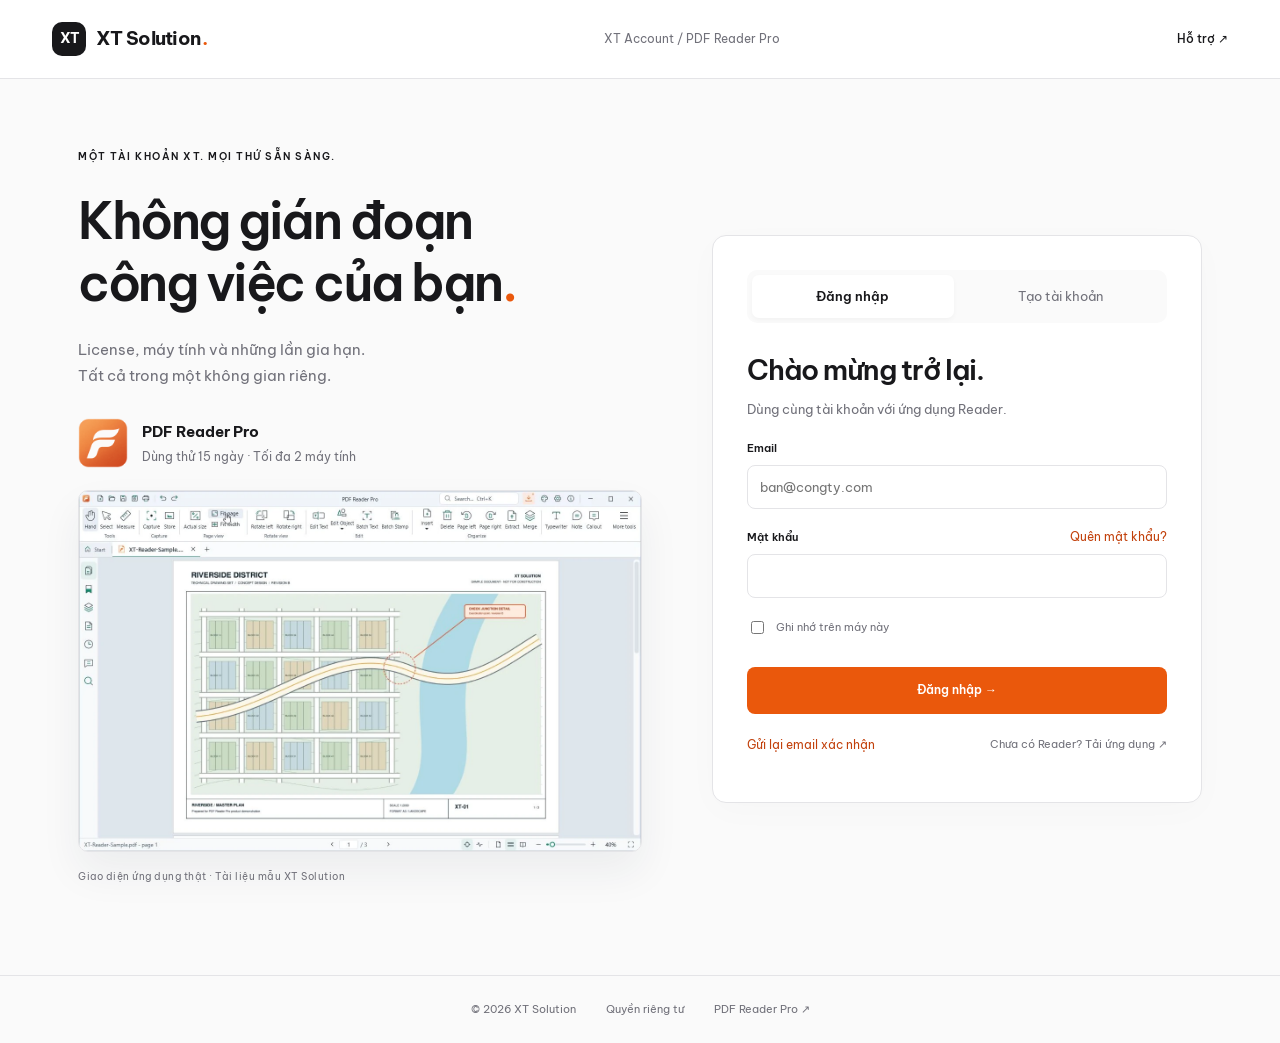
==== commit 4581840b: "Add files via upload" ====
--- a/account/index.html
+++ b/account/index.html
@@ -1,5 +1,5 @@
 <!doctype html>
-<html lang="vi"><head><meta charset="utf-8"><meta name="viewport" content="width=device-width,initial-scale=1"><meta name="referrer" content="no-referrer"><meta name="robots" content="noindex"><meta name="theme-color" content="#f8f7f4"><meta http-equiv="Content-Security-Policy" content="default-src 'self'; connect-src 'self' https://hqtsqzmwesqqnfwpfjus.supabase.co; img-src 'self' data:; script-src 'self'; style-src 'self'; base-uri 'none'; object-src 'none'; form-action 'none'"><title>XT Account · Không gian của bạn</title><link rel="icon" href="../assets/reader-icon.png"><link rel="stylesheet" href="../styles.css"><link rel="stylesheet" href="account.css"><link rel="stylesheet" href="../assets/xt-ui.css"><link rel="stylesheet" href="workspace.css"><script type="module" src="account.js"></script></head>
+<html lang="vi"><head><meta charset="utf-8"><meta name="viewport" content="width=device-width,initial-scale=1"><meta name="referrer" content="no-referrer"><meta name="robots" content="noindex"><meta name="theme-color" content="#f8f7f4"><meta http-equiv="Content-Security-Policy" content="default-src 'self'; connect-src 'self' https://api.github.com https://hqtsqzmwesqqnfwpfjus.supabase.co; img-src 'self' data:; script-src 'self'; style-src 'self'; base-uri 'none'; object-src 'none'; form-action 'none'"><title>XT Account · Không gian của bạn</title><link rel="icon" href="../assets/reader-icon.png"><link rel="stylesheet" href="../styles.css"><link rel="stylesheet" href="account.css"><link rel="stylesheet" href="../assets/fonts.css"><link rel="stylesheet" href="workspace.css"><link rel="stylesheet" href="../assets/xt-ui.css"><script type="module" src="/assets/site-router.js"></script></head>
 <body><a class="skip" href="#main">Đến nội dung</a><header class="header"><a class="brand" href="/"><span class="mark">XT</span>XT Solution<span class="brand-dot">.</span></a><span class="header-context">XT Account / PDF Reader Pro</span><a class="nav-contact" href="/#support">Hỗ trợ ↗</a></header>
 <main id="main" class="account-main"><div id="session-loading" class="session-loading" role="status" hidden>Đang khôi phục phiên đăng nhập…</div>
 <section id="account-login" class="auth-layout"><div class="auth-story"><span class="eyebrow">MỘT TÀI KHOẢN XT. MỌI THỨ SẴN SÀNG.</span><h1>Không gián đoạn<br>công việc của bạn<span class="orange">.</span></h1><p>License, máy tính và những lần gia hạn.<br>Tất cả trong một không gian riêng.</p><div class="auth-product"><img src="../assets/reader-icon.png" width="50" height="50" alt=""><div><strong>PDF Reader Pro</strong><span>Dùng thử 15 ngày · Tối đa 2 máy tính</span></div></div><img class="auth-screenshot" src="../assets/screenshots/reader-live.webp" alt="Giao diện PDF Reader Pro thật đang mở bản vẽ mẫu XT" width="1280" height="820"><p class="micro">Giao diện ứng dụng thật · Tài liệu mẫu XT Solution</p></div>
--- a/assets/fonts.css
+++ b/assets/fonts.css
@@ -0,0 +1,117 @@
+/* Be Vietnam Pro 5.3.0 (Fontsource), SIL OFL. Bundled locally. */
+/* be-vietnam-pro-vietnamese-400-normal */
+@font-face {
+  font-family: 'Be Vietnam Pro';
+  font-style: normal;
+  font-display: swap;
+  font-weight: 400;
+  src: url(./fonts/be-vietnam-pro-vietnamese-400-normal.woff2) format('woff2');
+  unicode-range: U+0102-0103,U+0110-0111,U+0128-0129,U+0168-0169,U+01A0-01A1,U+01AF-01B0,U+0300-0301,U+0303-0304,U+0308-0309,U+0323,U+0329,U+1EA0-1EF9,U+20AB;
+}
+
+/* be-vietnam-pro-latin-ext-400-normal */
+@font-face {
+  font-family: 'Be Vietnam Pro';
+  font-style: normal;
+  font-display: swap;
+  font-weight: 400;
+  src: url(./fonts/be-vietnam-pro-latin-ext-400-normal.woff2) format('woff2');
+  unicode-range: U+0100-02BA,U+02BD-02C5,U+02C7-02CC,U+02CE-02D7,U+02DD-02FF,U+0304,U+0308,U+0329,U+1D00-1DBF,U+1E00-1E9F,U+1EF2-1EFF,U+2020,U+20A0-20AB,U+20AD-20C0,U+2113,U+2C60-2C7F,U+A720-A7FF;
+}
+
+/* be-vietnam-pro-latin-400-normal */
+@font-face {
+  font-family: 'Be Vietnam Pro';
+  font-style: normal;
+  font-display: swap;
+  font-weight: 400;
+  src: url(./fonts/be-vietnam-pro-latin-400-normal.woff2) format('woff2');
+  unicode-range: U+0000-00FF,U+0131,U+0152-0153,U+02BB-02BC,U+02C6,U+02DA,U+02DC,U+0304,U+0308,U+0329,U+2000-206F,U+20AC,U+2122,U+2191,U+2193,U+2212,U+2215,U+FEFF,U+FFFD;
+}
+/* be-vietnam-pro-vietnamese-500-normal */
+@font-face {
+  font-family: 'Be Vietnam Pro';
+  font-style: normal;
+  font-display: swap;
+  font-weight: 500;
+  src: url(./fonts/be-vietnam-pro-vietnamese-500-normal.woff2) format('woff2');
+  unicode-range: U+0102-0103,U+0110-0111,U+0128-0129,U+0168-0169,U+01A0-01A1,U+01AF-01B0,U+0300-0301,U+0303-0304,U+0308-0309,U+0323,U+0329,U+1EA0-1EF9,U+20AB;
+}
+
+/* be-vietnam-pro-latin-ext-500-normal */
+@font-face {
+  font-family: 'Be Vietnam Pro';
+  font-style: normal;
+  font-display: swap;
+  font-weight: 500;
+  src: url(./fonts/be-vietnam-pro-latin-ext-500-normal.woff2) format('woff2');
+  unicode-range: U+0100-02BA,U+02BD-02C5,U+02C7-02CC,U+02CE-02D7,U+02DD-02FF,U+0304,U+0308,U+0329,U+1D00-1DBF,U+1E00-1E9F,U+1EF2-1EFF,U+2020,U+20A0-20AB,U+20AD-20C0,U+2113,U+2C60-2C7F,U+A720-A7FF;
+}
+
+/* be-vietnam-pro-latin-500-normal */
+@font-face {
+  font-family: 'Be Vietnam Pro';
+  font-style: normal;
+  font-display: swap;
+  font-weight: 500;
+  src: url(./fonts/be-vietnam-pro-latin-500-normal.woff2) format('woff2');
+  unicode-range: U+0000-00FF,U+0131,U+0152-0153,U+02BB-02BC,U+02C6,U+02DA,U+02DC,U+0304,U+0308,U+0329,U+2000-206F,U+20AC,U+2122,U+2191,U+2193,U+2212,U+2215,U+FEFF,U+FFFD;
+}
+/* be-vietnam-pro-vietnamese-600-normal */
+@font-face {
+  font-family: 'Be Vietnam Pro';
+  font-style: normal;
+  font-display: swap;
+  font-weight: 600;
+  src: url(./fonts/be-vietnam-pro-vietnamese-600-normal.woff2) format('woff2');
+  unicode-range: U+0102-0103,U+0110-0111,U+0128-0129,U+0168-0169,U+01A0-01A1,U+01AF-01B0,U+0300-0301,U+0303-0304,U+0308-0309,U+0323,U+0329,U+1EA0-1EF9,U+20AB;
+}
+
+/* be-vietnam-pro-latin-ext-600-normal */
+@font-face {
+  font-family: 'Be Vietnam Pro';
+  font-style: normal;
+  font-display: swap;
+  font-weight: 600;
+  src: url(./fonts/be-vietnam-pro-latin-ext-600-normal.woff2) format('woff2');
+  unicode-range: U+0100-02BA,U+02BD-02C5,U+02C7-02CC,U+02CE-02D7,U+02DD-02FF,U+0304,U+0308,U+0329,U+1D00-1DBF,U+1E00-1E9F,U+1EF2-1EFF,U+2020,U+20A0-20AB,U+20AD-20C0,U+2113,U+2C60-2C7F,U+A720-A7FF;
+}
+
+/* be-vietnam-pro-latin-600-normal */
+@font-face {
+  font-family: 'Be Vietnam Pro';
+  font-style: normal;
+  font-display: swap;
+  font-weight: 600;
+  src: url(./fonts/be-vietnam-pro-latin-600-normal.woff2) format('woff2');
+  unicode-range: U+0000-00FF,U+0131,U+0152-0153,U+02BB-02BC,U+02C6,U+02DA,U+02DC,U+0304,U+0308,U+0329,U+2000-206F,U+20AC,U+2122,U+2191,U+2193,U+2212,U+2215,U+FEFF,U+FFFD;
+}
+/* be-vietnam-pro-vietnamese-700-normal */
+@font-face {
+  font-family: 'Be Vietnam Pro';
+  font-style: normal;
+  font-display: swap;
+  font-weight: 700;
+  src: url(./fonts/be-vietnam-pro-vietnamese-700-normal.woff2) format('woff2');
+  unicode-range: U+0102-0103,U+0110-0111,U+0128-0129,U+0168-0169,U+01A0-01A1,U+01AF-01B0,U+0300-0301,U+0303-0304,U+0308-0309,U+0323,U+0329,U+1EA0-1EF9,U+20AB;
+}
+
+/* be-vietnam-pro-latin-ext-700-normal */
+@font-face {
+  font-family: 'Be Vietnam Pro';
+  font-style: normal;
+  font-display: swap;
+  font-weight: 700;
+  src: url(./fonts/be-vietnam-pro-latin-ext-700-normal.woff2) format('woff2');
+  unicode-range: U+0100-02BA,U+02BD-02C5,U+02C7-02CC,U+02CE-02D7,U+02DD-02FF,U+0304,U+0308,U+0329,U+1D00-1DBF,U+1E00-1E9F,U+1EF2-1EFF,U+2020,U+20A0-20AB,U+20AD-20C0,U+2113,U+2C60-2C7F,U+A720-A7FF;
+}
+
+/* be-vietnam-pro-latin-700-normal */
+@font-face {
+  font-family: 'Be Vietnam Pro';
+  font-style: normal;
+  font-display: swap;
+  font-weight: 700;
+  src: url(./fonts/be-vietnam-pro-latin-700-normal.woff2) format('woff2');
+  unicode-range: U+0000-00FF,U+0131,U+0152-0153,U+02BB-02BC,U+02C6,U+02DA,U+02DC,U+0304,U+0308,U+0329,U+2000-206F,U+20AC,U+2122,U+2191,U+2193,U+2212,U+2215,U+FEFF,U+FFFD;
+}
--- a/account/workspace.css
+++ b/account/workspace.css
@@ -1,5 +1,5 @@
 /* Account application shell. Auth remains independent of authenticated views. */
-body{background:#fafafa}.header{background:white}.auth-card{border-radius:14px;box-shadow:0 8px 35px #18181b05}.auth-story h1{font-weight:600}.auth-layout{gap:70px}.account-signedin>.header,.account-signedin>.simple-footer{display:none}.account-signedin .account-main{max-width:none;padding:0;min-height:100vh}.account-workspace{display:grid;grid-template-columns:236px minmax(0,1fr);min-height:100vh}.account-sidebar{background:white;border-right:1px solid var(--line);position:fixed;top:0;bottom:0;left:0;width:236px;padding:25px 16px 16px;display:flex;flex-direction:column;z-index:30}.account-sidebar .brand{font-size:18px;margin:0 8px 30px;gap:10px}.account-sidebar .brand small{display:block;font-size:8px;letter-spacing:1.3px;color:var(--muted);margin-top:3px;font-weight:500}.sidebar-product{display:flex;align-items:center;gap:10px;padding:12px;border:1px solid var(--line);border-radius:9px;font-size:12px;font-weight:600;background:#fafafa;margin-bottom:25px}.sidebar-product small{display:block;color:var(--muted);font-size:10px;font-weight:400;margin-top:3px}.nav-caption{font-size:9px;font-weight:600;letter-spacing:1.2px;color:#a1a1aa;margin:0 12px 10px}.account-nav-item{width:100%;display:flex;align-items:center;gap:11px;background:transparent;color:#71717a;border:0;border-radius:7px;padding:11px 12px;margin:3px 0;text-align:left;font-size:12px;font-weight:500;cursor:pointer}.account-nav-item .xt-icon{width:17px;height:17px}.account-nav-item:hover{background:#f4f4f5;color:#27272a}.account-nav-item[aria-current=page]{background:#fff0e5;color:#c2410c;font-weight:600}.nav-badge{margin-left:auto;background:#ea580c;color:white;padding:1px 6px;border-radius:4px;font-size:10px}.account-sidebar-bottom{margin-top:auto;padding-top:35px}.account-sidebar-bottom>a{display:flex;align-items:center;gap:10px;font-size:10px;color:var(--muted);padding:12px 8px}.account-sidebar-bottom>a>span{flex:1}.sidebar-user{border-top:1px solid var(--line);display:flex;align-items:center;gap:10px;padding:18px 6px 10px}.user-monogram{width:32px;height:32px;border-radius:50%;background:#ffedd5;color:#9a3412;display:grid;place-items:center;font-size:10px;font-weight:600;flex-shrink:0}.sidebar-user>div{min-width:0}.sidebar-user b{display:block;font-size:11px;overflow:hidden;text-overflow:ellipsis;white-space:nowrap}.sidebar-user small{display:block;font-size:9px;color:var(--muted);overflow:hidden;text-overflow:ellipsis;white-space:nowrap;margin-top:3px}.account-sidebar #signout{display:flex;align-items:center;gap:11px;border:0;background:transparent;font-size:11px;color:var(--muted);padding:9px;width:100%;text-align:left;border-radius:6px;cursor:pointer}.account-sidebar #signout:hover{background:#f4f4f5;color:#18181b}.account-sidebar #signout .xt-icon{width:16px;height:16px}.account-body{grid-column:2;min-width:0;display:flex;flex-direction:column;min-height:100vh}.account-topbar{height:68px;background:#ffffffd9;border-bottom:1px solid var(--line);display:flex;align-items:center;justify-content:space-between;padding:0 36px;font-size:11px;color:var(--muted);gap:20px}.account-topbar>span>span{color:#d4d4d8;margin:0 10px}.account-topbar b{font-weight:500;color:#3f3f46}.account-topbar>a{border:1px solid var(--line);border-radius:6px;padding:7px 11px;background:white;color:#52525b}.account-body-inner{padding:34px 36px 45px;max-width:1400px;width:100%;margin:auto;flex:1}.account-top{margin-bottom:30px;align-items:center}.account-top h1{font-size:28px;font-weight:600;letter-spacing:-1px;overflow-wrap:anywhere;margin:7px 0}.account-top .eyebrow{font-size:9px;color:#a1a1aa;letter-spacing:1px}.account-top p{margin:6px 0 0;font-size:12px;overflow-wrap:anywhere}.account-secure{font-size:10px;color:var(--muted);display:flex;align-items:center;gap:7px;white-space:nowrap}.account-secure .xt-icon{width:14px;height:14px}.overview-heading,.view-heading{margin-bottom:23px}.overview-heading{display:flex;align-items:center;justify-content:space-between;gap:20px}.overview-heading h2,.view-heading h2{font-size:20px;letter-spacing:-.5px;margin:0 0 7px;font-weight:600}.overview-heading p,.view-heading p{font-size:12px;color:var(--muted);margin:0;line-height:1.8}.account-overview-grid{display:grid;grid-template-columns:1.2fr 1fr;gap:22px;align-items:stretch}.license-card{padding:26px;background:linear-gradient(135deg,#fff8ef,#fff 70%);border:1px solid #fed7aa;border-radius:12px;min-width:0}.license-product h2{font-size:17px;font-weight:600;letter-spacing:-.4px}.license-product .micro{font-size:8px}.license-product>.tag{margin-left:auto}.license-metrics{border-color:#ffedd5;margin-top:26px;padding:22px 0}.license-metrics strong{font-size:27px;font-weight:600;letter-spacing:-1px}.license-metrics span{font-size:11px}.license-actions .button{font-size:12px;padding:12px 16px;gap:12px}.account-quick-card,.renew-guide{background:white;border:1px solid var(--line);border-radius:12px;padding:25px;min-width:0}.account-quick-card .eyebrow,.renew-guide .eyebrow{font-size:8px;letter-spacing:1.2px;color:#a1a1aa}.account-quick-card h3{font-size:20px;letter-spacing:-.6px;margin:14px 0 9px}.account-quick-card>p,.renew-guide p{font-size:12px;color:var(--muted);line-height:1.8}.account-quick-card>a,.account-quick-card>button{display:flex;align-items:center;gap:12px;width:100%;background:transparent;border:0;border-top:1px solid #f4f4f5;color:#71717a;font-size:12px;padding:15px 0;text-align:left;cursor:pointer}.account-quick-card>a:hover,.account-quick-card>button:hover{color:var(--accent)}.account-quick-card>a>span,.account-quick-card>button>span{flex:1;color:#3f3f46;font-weight:600}.account-quick-card small{display:block;font-size:10px;color:#a1a1aa;font-weight:400;margin-top:4px}.account-tip{display:flex;align-items:flex-start;gap:12px;padding:19px 22px;margin-top:23px;background:#f4f4f5;border:1px solid var(--line);border-radius:9px;color:#71717a}.account-tip>.xt-icon{width:17px;height:17px;margin-top:2px}.account-tip b{font-size:11px;color:#52525b;font-weight:600}.account-tip p{font-size:11px;line-height:1.8;margin:5px 0 0}.account-panel{border-radius:12px;padding:26px;margin-top:0}.account-panel h2{font-size:18px;letter-spacing:-.5px}.account-panel h3{font-size:18px;letter-spacing:-.4px}.account-panel>p{font-size:12px}.renew-grid{display:grid;grid-template-columns:1.3fr 1fr;gap:24px;align-items:start}.request-panel .eyebrow{font-size:8px;color:var(--accent)}.request-panel h2{font-size:22px}.renew-guide h3{font-size:23px;letter-spacing:-.7px;margin:15px 0 26px}.renew-guide ol{counter-reset:step;list-style:none;margin:0;padding:0}.renew-guide li{counter-increment:step;position:relative;padding:0 0 28px 40px}.renew-guide li:before{content:counter(step);position:absolute;left:0;top:0;border:1px solid #fed7aa;border-radius:50%;background:#fff7ed;color:#c2410c;width:25px;height:25px;display:grid;place-items:center;font-size:11px;font-weight:600}.renew-guide li:not(:last-child):after{content:'';position:absolute;left:12px;top:30px;bottom:6px;width:1px;background:var(--line)}.renew-guide b{font-size:12px;display:block}.renew-guide li span{display:block;font-size:11px;color:var(--muted);line-height:1.8;margin-top:5px}.renew-guide>p{border-top:1px solid var(--line);padding-top:18px;font-size:11px}.renew-guide .text-button{margin-top:10px}.history-item h3{font-size:14px}.request-history .eyebrow{font-size:8px;color:#a1a1aa}.request-history .panel-title{margin-bottom:22px}.profile-panel{max-width:750px}.profile-avatar{width:58px;height:58px;background:#fff0e5;color:var(--accent);border:1px solid #ffedd5;border-radius:12px;display:grid;place-items:center;margin-bottom:20px}.profile-avatar .xt-icon{width:28px;height:28px}.profile-panel dl{margin:0 0 22px}.profile-panel dl>div{display:grid;grid-template-columns:150px 1fr;gap:20px;padding:17px 0;border-bottom:1px solid var(--line);font-size:12px}.profile-panel dt{color:var(--muted)}.profile-panel dd{margin:0;overflow-wrap:anywhere}.support-grid{display:grid;grid-template-columns:1fr 1fr;gap:22px}.support-tile-icon{width:40px;height:40px;border:1px solid var(--line);background:#fafafa;display:grid;place-items:center;border-radius:9px;margin-bottom:22px;color:var(--accent)}.support-grid p{min-height:60px}.account-inner-footer{display:flex;justify-content:space-between;gap:20px;padding:18px 36px;border-top:1px solid var(--line);font-size:10px;color:#a1a1aa;background:white}.device-row b,.device-row small{overflow-wrap:anywhere}.device-row>div{min-width:0}.account-main input:not([type=checkbox]),.account-main select,.account-main textarea{font-size:13px;padding:11px 12px;border-color:#e4e4e7}.account-main label{font-size:11px}.quote-price strong{font-size:37px;font-weight:600}.renewal-banner{font-size:12px;padding:14px 18px;border-radius:8px;background:#fff7ed;border-color:#fed7aa}.account-main .feedback{position:relative;z-index:1}
+body{background:#fafafa}.header{background:white}.auth-card{border-radius:14px;box-shadow:0 8px 35px #18181b05}.auth-story h1{font-weight:600}.auth-layout{gap:70px}.account-signedin .header,.account-signedin .simple-footer{display:none}.account-signedin .account-main{max-width:none;padding:0;min-height:100vh}.account-workspace{display:grid;grid-template-columns:236px minmax(0,1fr);min-height:100vh}.account-sidebar{background:white;border-right:1px solid var(--line);position:fixed;top:0;bottom:0;left:0;width:236px;padding:25px 16px 16px;display:flex;flex-direction:column;z-index:30}.account-sidebar .brand{font-size:18px;margin:0 8px 30px;gap:10px}.account-sidebar .brand small{display:block;font-size:8px;letter-spacing:1.3px;color:var(--muted);margin-top:3px;font-weight:500}.sidebar-product{display:flex;align-items:center;gap:10px;padding:12px;border:1px solid var(--line);border-radius:9px;font-size:12px;font-weight:600;background:#fafafa;margin-bottom:25px}.sidebar-product small{display:block;color:var(--muted);font-size:10px;font-weight:400;margin-top:3px}.nav-caption{font-size:9px;font-weight:600;letter-spacing:1.2px;color:#a1a1aa;margin:0 12px 10px}.account-nav-item{width:100%;display:flex;align-items:center;gap:11px;background:transparent;color:#71717a;border:0;border-radius:7px;padding:11px 12px;margin:3px 0;text-align:left;font-size:12px;font-weight:500;cursor:pointer}.account-nav-item .xt-icon{width:17px;height:17px}.account-nav-item:hover{background:#f4f4f5;color:#27272a}.account-nav-item[aria-current=page]{background:#fff0e5;color:#c2410c;font-weight:600}.nav-badge{margin-left:auto;background:#ea580c;color:white;padding:1px 6px;border-radius:4px;font-size:10px}.account-sidebar-bottom{margin-top:auto;padding-top:35px}.account-sidebar-bottom>a{display:flex;align-items:center;gap:10px;font-size:10px;color:var(--muted);padding:12px 8px}.account-sidebar-bottom>a>span{flex:1}.sidebar-user{border-top:1px solid var(--line);display:flex;align-items:center;gap:10px;padding:18px 6px 10px}.user-monogram{width:32px;height:32px;border-radius:50%;background:#ffedd5;color:#9a3412;display:grid;place-items:center;font-size:10px;font-weight:600;flex-shrink:0}.sidebar-user>div{min-width:0}.sidebar-user b{display:block;font-size:11px;overflow:hidden;text-overflow:ellipsis;white-space:nowrap}.sidebar-user small{display:block;font-size:9px;color:var(--muted);overflow:hidden;text-overflow:ellipsis;white-space:nowrap;margin-top:3px}.account-sidebar #signout{display:flex;align-items:center;gap:11px;border:0;background:transparent;font-size:11px;color:var(--muted);padding:9px;width:100%;text-align:left;border-radius:6px;cursor:pointer}.account-sidebar #signout:hover{background:#f4f4f5;color:#18181b}.account-sidebar #signout .xt-icon{width:16px;height:16px}.account-body{grid-column:2;min-width:0;display:flex;flex-direction:column;min-height:100vh}.account-topbar{height:68px;background:#ffffffd9;border-bottom:1px solid var(--line);display:flex;align-items:center;justify-content:space-between;padding:0 36px;font-size:11px;color:var(--muted);gap:20px}.account-topbar>span>span{color:#d4d4d8;margin:0 10px}.account-topbar b{font-weight:500;color:#3f3f46}.account-topbar>a{border:1px solid var(--line);border-radius:6px;padding:7px 11px;background:white;color:#52525b}.account-body-inner{padding:34px 36px 45px;max-width:1400px;width:100%;margin:auto;flex:1}.account-top{margin-bottom:30px;align-items:center}.account-top h1{font-size:28px;font-weight:600;letter-spacing:-1px;overflow-wrap:anywhere;margin:7px 0}.account-top .eyebrow{font-size:9px;color:#a1a1aa;letter-spacing:1px}.account-top p{margin:6px 0 0;font-size:12px;overflow-wrap:anywhere}.account-secure{font-size:10px;color:var(--muted);display:flex;align-items:center;gap:7px;white-space:nowrap}.account-secure .xt-icon{width:14px;height:14px}.overview-heading,.view-heading{margin-bottom:23px}.overview-heading{display:flex;align-items:center;justify-content:space-between;gap:20px}.overview-heading h2,.view-heading h2{font-size:20px;letter-spacing:-.5px;margin:0 0 7px;font-weight:600}.overview-heading p,.view-heading p{font-size:12px;color:var(--muted);margin:0;line-height:1.8}.account-overview-grid{display:grid;grid-template-columns:1.2fr 1fr;gap:22px;align-items:stretch}.license-card{padding:26px;background:linear-gradient(135deg,#fff8ef,#fff 70%);border:1px solid #fed7aa;border-radius:12px;min-width:0}.license-product h2{font-size:17px;font-weight:600;letter-spacing:-.4px}.license-product .micro{font-size:8px}.license-product>.tag{margin-left:auto}.license-metrics{border-color:#ffedd5;margin-top:26px;padding:22px 0}.license-metrics strong{font-size:27px;font-weight:600;letter-spacing:-1px}.license-metrics span{font-size:11px}.license-actions .button{font-size:12px;padding:12px 16px;gap:12px}.account-quick-card,.renew-guide{background:white;border:1px solid var(--line);border-radius:12px;padding:25px;min-width:0}.account-quick-card .eyebrow,.renew-guide .eyebrow{font-size:8px;letter-spacing:1.2px;color:#a1a1aa}.account-quick-card h3{font-size:20px;letter-spacing:-.6px;margin:14px 0 9px}.account-quick-card>p,.renew-guide p{font-size:12px;color:var(--muted);line-height:1.8}.account-quick-card>a,.account-quick-card>button{display:flex;align-items:center;gap:12px;width:100%;background:transparent;border:0;border-top:1px solid #f4f4f5;color:#71717a;font-size:12px;padding:15px 0;text-align:left;cursor:pointer}.account-quick-card>a:hover,.account-quick-card>button:hover{color:var(--accent)}.account-quick-card>a>span,.account-quick-card>button>span{flex:1;color:#3f3f46;font-weight:600}.account-quick-card small{display:block;font-size:10px;color:#a1a1aa;font-weight:400;margin-top:4px}.account-tip{display:flex;align-items:flex-start;gap:12px;padding:19px 22px;margin-top:23px;background:#f4f4f5;border:1px solid var(--line);border-radius:9px;color:#71717a}.account-tip>.xt-icon{width:17px;height:17px;margin-top:2px}.account-tip b{font-size:11px;color:#52525b;font-weight:600}.account-tip p{font-size:11px;line-height:1.8;margin:5px 0 0}.account-panel{border-radius:12px;padding:26px;margin-top:0}.account-panel h2{font-size:18px;letter-spacing:-.5px}.account-panel h3{font-size:18px;letter-spacing:-.4px}.account-panel>p{font-size:12px}.renew-grid{display:grid;grid-template-columns:1.3fr 1fr;gap:24px;align-items:start}.request-panel .eyebrow{font-size:8px;color:var(--accent)}.request-panel h2{font-size:22px}.renew-guide h3{font-size:23px;letter-spacing:-.7px;margin:15px 0 26px}.renew-guide ol{counter-reset:step;list-style:none;margin:0;padding:0}.renew-guide li{counter-increment:step;position:relative;padding:0 0 28px 40px}.renew-guide li:before{content:counter(step);position:absolute;left:0;top:0;border:1px solid #fed7aa;border-radius:50%;background:#fff7ed;color:#c2410c;width:25px;height:25px;display:grid;place-items:center;font-size:11px;font-weight:600}.renew-guide li:not(:last-child):after{content:'';position:absolute;left:12px;top:30px;bottom:6px;width:1px;background:var(--line)}.renew-guide b{font-size:12px;display:block}.renew-guide li span{display:block;font-size:11px;color:var(--muted);line-height:1.8;margin-top:5px}.renew-guide>p{border-top:1px solid var(--line);padding-top:18px;font-size:11px}.renew-guide .text-button{margin-top:10px}.history-item h3{font-size:14px}.request-history .eyebrow{font-size:8px;color:#a1a1aa}.request-history .panel-title{margin-bottom:22px}.profile-panel{max-width:750px}.profile-avatar{width:58px;height:58px;background:#fff0e5;color:var(--accent);border:1px solid #ffedd5;border-radius:12px;display:grid;place-items:center;margin-bottom:20px}.profile-avatar .xt-icon{width:28px;height:28px}.profile-panel dl{margin:0 0 22px}.profile-panel dl>div{display:grid;grid-template-columns:150px 1fr;gap:20px;padding:17px 0;border-bottom:1px solid var(--line);font-size:12px}.profile-panel dt{color:var(--muted)}.profile-panel dd{margin:0;overflow-wrap:anywhere}.support-grid{display:grid;grid-template-columns:1fr 1fr;gap:22px}.support-tile-icon{width:40px;height:40px;border:1px solid var(--line);background:#fafafa;display:grid;place-items:center;border-radius:9px;margin-bottom:22px;color:var(--accent)}.support-grid p{min-height:60px}.account-inner-footer{display:flex;justify-content:space-between;gap:20px;padding:18px 36px;border-top:1px solid var(--line);font-size:10px;color:#a1a1aa;background:white}.device-row b,.device-row small{overflow-wrap:anywhere}.device-row>div{min-width:0}.account-main input:not([type=checkbox]),.account-main select,.account-main textarea{font-size:13px;padding:11px 12px;border-color:#e4e4e7}.account-main label{font-size:11px}.quote-price strong{font-size:37px;font-weight:600}.renewal-banner{font-size:12px;padding:14px 18px;border-radius:8px;background:#fff7ed;border-color:#fed7aa}.account-main .feedback{position:relative;z-index:1}
 @media(max-width:1150px){.account-workspace{grid-template-columns:210px minmax(0,1fr)}.account-sidebar{width:210px;padding-inline:12px}.account-body-inner{padding:28px}.account-topbar{padding-inline:28px}.account-overview-grid{gap:18px}.license-card,.account-quick-card{padding:22px}.license-product{flex-wrap:wrap}.license-product>.tag{margin-left:0}.license-metrics strong{font-size:23px}.renew-grid{grid-template-columns:1.15fr 1fr;gap:18px}.account-secure{display:none}}
 @media(max-width:900px){.account-overview-grid,.renew-grid{grid-template-columns:1fr}.account-quick-card{padding:22px}.account-quick-card>a,.account-quick-card>button{padding-block:12px}.license-product>.tag{margin-left:auto}.support-grid{grid-template-columns:1fr}.support-grid p{min-height:0}}
 @media(max-width:700px){.account-workspace{display:block}.account-sidebar{position:static;width:100%;padding:16px 18px 0;border-right:0;border-bottom:1px solid var(--line)}.account-sidebar .brand{margin:0 0 17px;font-size:17px}.account-sidebar .brand small{font-size:7px}.sidebar-product,.nav-caption,.sidebar-user,.account-sidebar-bottom>a{display:none}.account-sidebar nav{display:flex;overflow-x:auto;gap:4px;padding-bottom:12px}.account-nav-item{width:auto;flex-shrink:0;padding:9px 11px;margin:0;font-size:11px;gap:7px}.account-nav-item .xt-icon{width:15px;height:15px}.account-sidebar-bottom{padding:0;position:absolute;top:18px;right:18px}.account-sidebar #signout{width:auto;font-size:10px;padding:6px}.account-body{min-height:calc(100vh - 125px)}.account-topbar{height:50px;padding:0 18px;font-size:10px}.account-topbar>a{font-size:9px;padding:5px 8px}.account-body-inner{padding:24px 18px 35px}.account-top{margin-bottom:24px}.account-top h1{font-size:23px;letter-spacing:-.7px}.account-top p{font-size:11px}.account-top .eyebrow{font-size:8px}.overview-heading{align-items:flex-start;gap:10px}.overview-heading h2,.view-heading h2{font-size:18px}.overview-heading p,.view-heading p{font-size:11px}.overview-heading .text-link{font-size:9px;max-width:80px;flex-shrink:0;text-align:right;line-height:1.8}.license-card,.account-panel,.account-quick-card,.renew-guide{padding:21px}.license-product h2{font-size:16px}.license-product>.tag{font-size:8px}.license-metrics strong{font-size:23px}.license-metrics{margin-top:20px}.license-actions{gap:20px}.license-actions .button{font-size:11px}.account-tip{padding:16px;gap:10px}.account-tip b,.account-tip p{font-size:10px}.account-inner-footer{padding-inline:18px}.profile-panel dl>div{grid-template-columns:1fr;gap:7px}.request-panel h2{font-size:20px}.renewal-banner{font-size:11px}.auth-layout{gap:24px}.auth-story h1{font-size:34px}}
--- a/assets/xt-ui.css
+++ b/assets/xt-ui.css
@@ -1,11 +1,14 @@
-/* Shared XT design tokens. Local assets only; no external fonts or trackers. */
-:root{--accent:#ea580c;--accent-dark:#c2410c;--ink:#18181b;--muted:#71717a;--line:#e4e4e7;--bg:#fafafa;--radius:12px;font-family:'Segoe UI',Arial,sans-serif}
-.xt-icon{width:19px;height:19px;fill:none;stroke:currentColor;stroke-width:1.7;stroke-linecap:round;stroke-linejoin:round;flex-shrink:0;vertical-align:middle}
-.mark,.brand-mark,.mini-logo{background:#18181b;color:white;border-radius:10px;font-weight:800;letter-spacing:-1px}
-.button,.primary,.secondary{border-radius:8px;font-weight:600;transition:background .15s,border-color .15s}
-.primary{background:var(--accent)}.primary:hover{background:var(--accent-dark)}
-.secondary{border-color:var(--line);background:white;color:var(--ink)}
-.eyebrow{font-size:10px;font-weight:650;letter-spacing:1.5px}
-:focus-visible{outline:3px solid #fb923c80;outline-offset:3px}
-button:disabled{cursor:not-allowed}
-@media(prefers-reduced-motion:reduce){html{scroll-behavior:auto}*,*::before,*::after{animation:none!important;transition:none!important}}
+/* Shared XT design tokens. Local assets only; no external fonts or trackers. */
+:root{--accent:#ea580c;--accent-dark:#c2410c;--ink:#18181b;--muted:#71717a;--line:#e4e4e7;--bg:#fafafa;--radius:12px;--font-sans:'Be Vietnam Pro','Segoe UI',Arial,sans-serif;font-family:var(--font-sans);font-synthesis:none;text-rendering:optimizeLegibility;-webkit-font-smoothing:antialiased}
+.xt-icon{width:19px;height:19px;fill:none;stroke:currentColor;stroke-width:1.75;stroke-linecap:round;stroke-linejoin:round;flex-shrink:0;vertical-align:middle}
+.mark,.brand-mark,.mini-logo{background:#18181b;color:white;border-radius:10px;font-weight:800;letter-spacing:-1px}
+.button,.primary,.secondary{border-radius:8px;font-weight:600;transition:background .15s,border-color .15s}
+.primary{background:var(--accent)}.primary:hover{background:var(--accent-dark)}
+.secondary{border-color:var(--line);background:white;color:var(--ink)}
+.eyebrow{font-size:10px;font-weight:650;letter-spacing:1.5px}
+.brand{font-weight:700;letter-spacing:-.7px}.eyebrow{font-weight:600}.image-expand,.serif{font-family:var(--font-sans)}.button,.primary,.secondary{gap:9px}.button>.xt-icon,.primary>.xt-icon,.secondary>.xt-icon{width:17px;height:17px}.stat-icon>.xt-icon,.release-symbol>.xt-icon{width:18px;height:18px}.device-row b{display:flex;gap:8px;align-items:center}.device-row b>.xt-icon{width:17px;height:17px}.request-item .avatar>.xt-icon{width:16px;height:16px}.stat-value{font-variant-numeric:tabular-nums}.license-metrics strong,.installer-details dd{font-variant-numeric:tabular-nums}.header nav,.nav-contact{font-weight:500}.hero-v2 h1{font-size:clamp(42px,4.6vw,64px);letter-spacing:-2.4px;font-weight:600}.hero-v2 .hero-copy>p{font-size:15px;line-height:1.9}.hero-v2 .eyebrow{font-size:9px}.hero-v2 .hero-meta{font-size:10px}.account-top h1{font-weight:600;font-size:27px;letter-spacing:-.9px}.topbar h1{font-weight:600}.account-nav-item,.nav-item{font-size:12px;line-height:1.6}.account-nav-item .xt-icon,.nav-item .xt-icon{width:18px;height:18px}.account-topbar{font-size:11px}.account-panel>p,.settings-grid p,.settings-grid li{line-height:1.9}.page-intro p,.view-heading p,.overview-heading p{line-height:1.9}.license-product h2{font-size:17px;font-weight:600;letter-spacing:-.5px}.sidebar-user b,.account-line b{font-weight:500}.license-metrics strong{font-weight:600;letter-spacing:-.8px}.story-copy h1,.auth-story h1{font-weight:600;line-height:1.2}.download-heading h1{font-weight:600;letter-spacing:-1.8px}.request-item small{line-height:1.8}.sidebar nav,.account-sidebar nav{gap:5px}.nav-item,.account-nav-item{padding-block:12px}
+:root{--page-duration:160ms}#xt-page{min-height:100vh}.route-progress{position:fixed;top:0;left:0;right:0;height:3px;z-index:1000;pointer-events:none;background:linear-gradient(90deg,#ea580c,#fdba74,#ea580c);background-size:200% 100%;animation:route-progress 1s linear infinite}.route-status{position:fixed;bottom:20px;left:50%;transform:translateX(-50%);background:#27272a;color:white;font-size:12px;line-height:1.7;max-width:calc(100% - 32px);padding:12px 18px;border-radius:9px;box-shadow:0 8px 24px #0002;z-index:1001}.route-status:empty{display:none}.route-enter{animation:route-enter var(--page-duration) ease-out}@keyframes route-progress{to{background-position:-200% 0}}@keyframes route-enter{from{opacity:.6}to{opacity:1}}
+@media(max-width:700px){.hero-v2 h1{font-size:clamp(34px,9.6vw,46px);letter-spacing:-1.5px;line-height:1.18}.hero-v2 .hero-copy>p{font-size:13px}.hero-v2 .hero-meta{font-size:9px}.hero-v2 .button{font-size:11px}.account-top h1{font-size:22px;line-height:1.4}.account-nav-item,.nav-item{font-size:11px}.account-panel h2{line-height:1.5}.hero-v2 .eyebrow{font-size:8px}.download-heading h1{font-size:32px;line-height:1.3}.brand{font-size:17px}.profile-panel dd{line-height:1.9}}
+:focus-visible{outline:3px solid #fb923c80;outline-offset:3px}
+button:disabled{cursor:not-allowed}
+@media(prefers-reduced-motion:reduce){html{scroll-behavior:auto}*,*::before,*::after{animation:none!important;transition:none!important}}
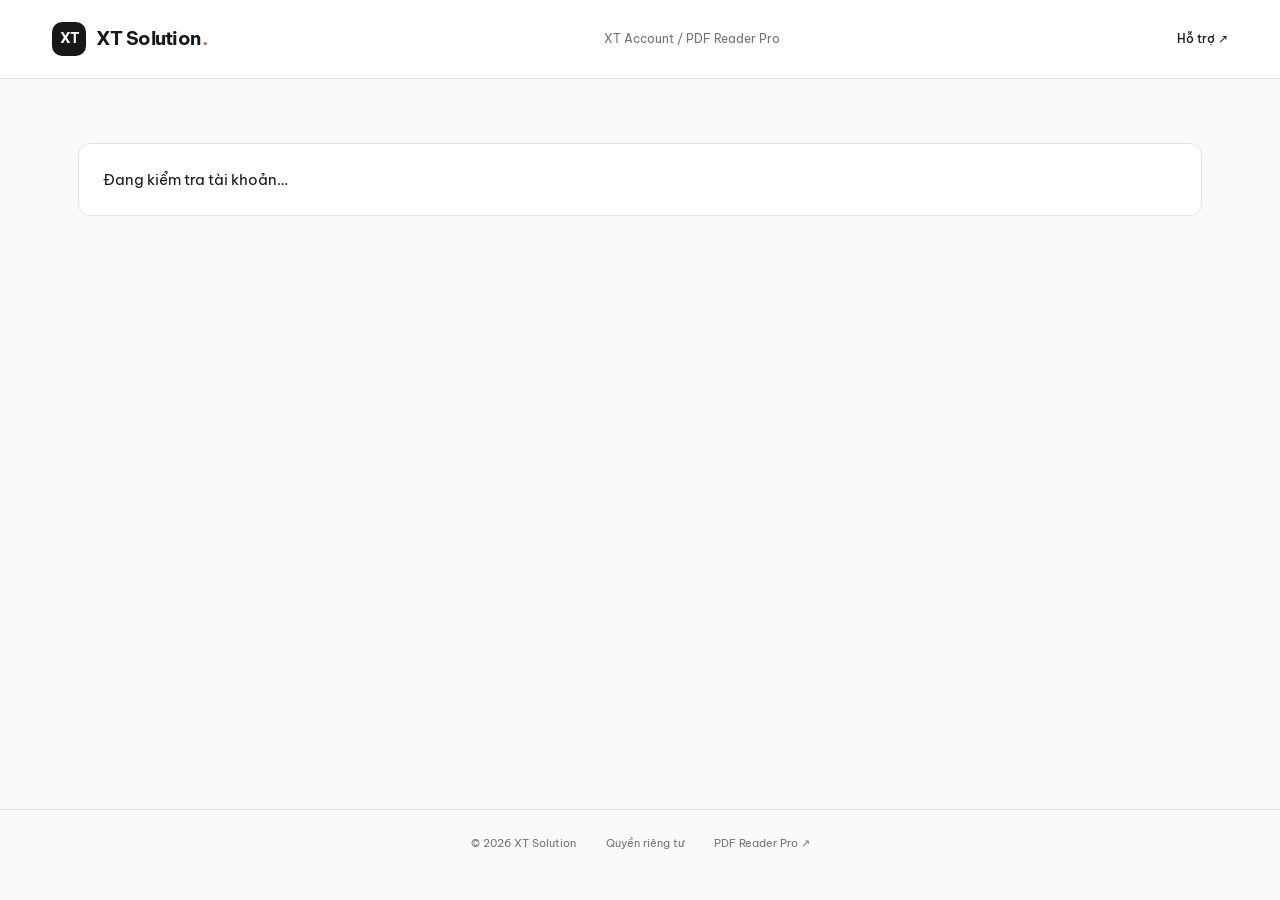
==== commit 19f84953: "Add files via upload" ====
--- a/account/index.html
+++ b/account/index.html
@@ -1,8 +1,8 @@
 <!doctype html>
 <html lang="vi"><head><meta charset="utf-8"><meta name="viewport" content="width=device-width,initial-scale=1"><meta name="referrer" content="no-referrer"><meta name="robots" content="noindex"><meta name="theme-color" content="#f8f7f4"><meta http-equiv="Content-Security-Policy" content="default-src 'self'; connect-src 'self' https://api.github.com https://hqtsqzmwesqqnfwpfjus.supabase.co; img-src 'self' data:; script-src 'self'; style-src 'self'; base-uri 'none'; object-src 'none'; form-action 'none'"><title>XT Account · Không gian của bạn</title><link rel="icon" href="../assets/reader-icon.png"><link rel="stylesheet" href="../styles.css"><link rel="stylesheet" href="account.css"><link rel="stylesheet" href="../assets/fonts.css"><link rel="stylesheet" href="workspace.css"><link rel="stylesheet" href="../assets/xt-ui.css"><script type="module" src="/assets/site-router.js"></script></head>
 <body><a class="skip" href="#main">Đến nội dung</a><header class="header"><a class="brand" href="/"><span class="mark">XT</span>XT Solution<span class="brand-dot">.</span></a><span class="header-context">XT Account / PDF Reader Pro</span><a class="nav-contact" href="/#support">Hỗ trợ ↗</a></header>
-<main id="main" class="account-main"><div id="session-loading" class="session-loading" role="status" hidden>Đang khôi phục phiên đăng nhập…</div>
-<section id="account-login" class="auth-layout"><div class="auth-story"><span class="eyebrow">MỘT TÀI KHOẢN XT. MỌI THỨ SẴN SÀNG.</span><h1>Không gián đoạn<br>công việc của bạn<span class="orange">.</span></h1><p>License, máy tính và những lần gia hạn.<br>Tất cả trong một không gian riêng.</p><div class="auth-product"><img src="../assets/reader-icon.png" width="50" height="50" alt=""><div><strong>PDF Reader Pro</strong><span>Dùng thử 15 ngày · Tối đa 2 máy tính</span></div></div><img class="auth-screenshot" src="../assets/screenshots/reader-live.webp" alt="Giao diện PDF Reader Pro thật đang mở bản vẽ mẫu XT" width="1280" height="820"><p class="micro">Giao diện ứng dụng thật · Tài liệu mẫu XT Solution</p></div>
+<main id="main" class="account-main"><div id="session-loading" class="session-loading" role="status"><span id="session-status">Đang kiểm tra tài khoản…</span> <button id="session-retry" type="button" class="button secondary" hidden>Thử lại</button></div>
+<section id="account-login" class="auth-layout" hidden><div class="auth-story"><span class="eyebrow">MỘT TÀI KHOẢN XT. MỌI THỨ SẴN SÀNG.</span><h1>Không gián đoạn<br>công việc của bạn<span class="orange">.</span></h1><p>License, máy tính và những lần gia hạn.<br>Tất cả trong một không gian riêng.</p><div class="auth-product"><img src="../assets/reader-icon.png" width="50" height="50" alt=""><div><strong>PDF Reader Pro</strong><span>Dùng thử 15 ngày · Tối đa 2 máy tính</span></div></div><img class="auth-screenshot" src="../assets/screenshots/reader-live.webp" alt="Giao diện PDF Reader Pro thật đang mở bản vẽ mẫu XT" width="1280" height="820"><p class="micro">Giao diện ứng dụng thật · Tài liệu mẫu XT Solution</p></div>
 <div class="auth-card"><div class="auth-tabs" role="group" aria-label="Tài khoản"><button type="button" id="login-tab" class="active" aria-pressed="true">Đăng nhập</button><button type="button" id="signup-tab" aria-pressed="false">Tạo tài khoản</button></div><h2 id="auth-heading">Chào mừng trở lại.</h2><p id="auth-description">Dùng cùng tài khoản với ứng dụng Reader.</p><form id="account-login-form"><div id="name-row" hidden><label for="name">Tên của bạn</label><input id="name" autocomplete="name" maxlength="100"></div><label for="email">Email</label><input id="email" name="email" type="email" autocomplete="username" placeholder="ban@congty.com" required maxlength="254"><div class="password-label"><label for="password">Mật khẩu</label><button id="forgot" class="text-button" type="button">Quên mật khẩu?</button></div><input id="password" name="password" type="password" autocomplete="current-password" required maxlength="128"><label id="remember-row" class="checkbox"><input id="remember" type="checkbox">Ghi nhớ trên máy này</label><p id="signup-note" class="form-note" hidden>Đăng ký để bắt đầu trial 15 ngày tự động. Xác nhận email, sau đó đăng nhập Reader để kích hoạt máy tính. <a href="/privacy/">Cách XT xử lý dữ liệu</a>.</p><button id="login" class="button primary wide" type="submit">Đăng nhập →</button></form><div class="auth-links"><button id="resend" class="text-button" type="button">Gửi lại email xác nhận</button><a href="/#download">Chưa có Reader? Tải ứng dụng ↗</a></div><p id="auth-message" class="feedback" role="status" aria-live="polite"></p><div id="recover-panel" hidden><form id="recover-form"><h3>Khôi phục mật khẩu</h3><p>Nhập email của tài khoản để nhận liên kết đặt mật khẩu mới.</p><label for="recover-email">Email tài khoản</label><input id="recover-email" type="email" autocomplete="email" maxlength="254" required><div class="form-actions"><button id="recover-submit" type="submit" class="button primary">Gửi liên kết</button><button id="recover-cancel" type="button" class="button secondary">Quay lại</button></div></form></div></div></section>
 <section id="account-content" class="account-workspace" hidden><aside class="account-sidebar"><a class="brand" href="/"><span class="mark">XT</span><span>XT Account<small>KHÔNG GIAN CỦA BẠN</small></span></a><div class="sidebar-product"><img src="../assets/reader-icon.png" width="32" height="32" alt=""><div>PDF Reader Pro<small>Ứng dụng Windows</small></div></div><p class="nav-caption">TÀI KHOẢN</p><nav aria-label="Điều hướng tài khoản"><button type="button" data-account-view="overview" class="account-nav-item" aria-current="page"><svg class="xt-icon" aria-hidden="true"><use href="/assets/icons.svg#grid"></use></svg><span>Tổng quan</span></button><button type="button" data-account-view="devices" class="account-nav-item"><svg class="xt-icon" aria-hidden="true"><use href="/assets/icons.svg#monitor"></use></svg><span>Thiết bị</span></button><button type="button" data-account-view="renew" class="account-nav-item"><svg class="xt-icon" aria-hidden="true"><use href="/assets/icons.svg#key"></use></svg><span>Mua / gia hạn</span></button><button type="button" data-account-view="history" class="account-nav-item"><svg class="xt-icon" aria-hidden="true"><use href="/assets/icons.svg#inbox"></use></svg><span>Yêu cầu & phản hồi</span><span id="nav-pending" class="nav-badge" hidden></span></button><button type="button" data-account-view="profile" class="account-nav-item"><svg class="xt-icon" aria-hidden="true"><use href="/assets/icons.svg#user"></use></svg><span>Hồ sơ tài khoản</span></button><button type="button" data-account-view="support" class="account-nav-item"><svg class="xt-icon" aria-hidden="true"><use href="/assets/icons.svg#help"></use></svg><span>Hỗ trợ</span></button></nav><div class="account-sidebar-bottom"><a href="/downloads/"><svg class="xt-icon" aria-hidden="true"><use href="/assets/icons.svg#download"></use></svg><span>Tải Reader cho Windows</span>↗</a><div class="sidebar-user"><span class="user-monogram">XT</span><div><b id="sidebar-name">Tài khoản XT</b><small id="sidebar-email"></small></div></div><button id="signout" type="button"><svg class="xt-icon" aria-hidden="true"><use href="/assets/icons.svg#logout"></use></svg> Đăng xuất</button></div></aside><div class="account-body"><header class="account-topbar"><span>XT Account <span>/</span> <b id="account-page-label">Tổng quan</b></span><a href="/downloads/">Tải Reader ↗</a></header><div class="account-body-inner"><div class="account-top"><div><span class="eyebrow">CHÀO MỪNG TRỞ LẠI</span><h1 id="greeting">Tài khoản XT</h1><p id="account-email"></p></div><span class="account-secure"><svg class="xt-icon" aria-hidden="true"><use href="/assets/icons.svg#key"></use></svg> Tài khoản của bạn</span></div><div id="renewal-banner" class="renewal-banner" hidden></div>
 <section data-account-panel="overview"><div class="overview-heading"><div><h2>Không gian làm việc của bạn</h2><p>License, thiết bị và hỗ trợ. Tất cả ở đây.</p></div><a class="text-link" href="/downloads/">Xem bản cập nhật ↗</a></div><div class="account-overview-grid"><section class="license-card"><div class="license-product"><img src="../assets/reader-icon.png" width="44" height="44" alt=""><div><span class="micro">ỨNG DỤNG WINDOWS</span><h2>PDF Reader Pro</h2></div><span id="license-kind" class="tag"></span></div><div class="license-metrics"><div><span>Hạn sử dụng</span><strong id="license-date">—</strong></div><div><span>Thiết bị</span><strong id="device-count">0 / 2</strong></div></div><p id="license-note" class="form-note"></p><div class="license-actions"><button id="renew-license" class="button primary" type="button">Gia hạn license ↗</button><button id="refresh" class="text-button" type="button">↻ Làm mới</button></div><span id="last-sync" class="micro"></span></section><div class="account-quick-card"><span class="eyebrow">TIẾP TỤC CÔNG VIỆC</span><h3>Mọi thứ đã sẵn sàng?</h3><p>Kiểm tra license, tải Reader và mở tài liệu đầu tiên của bạn.</p><a href="/downloads/"><svg class="xt-icon" aria-hidden="true"><use href="/assets/icons.svg#download"></use></svg> <span>Tải ứng dụng Windows<small>Phiên bản chính thức từ XT</small></span>↗</a><button type="button" data-account-view="devices"><svg class="xt-icon" aria-hidden="true"><use href="/assets/icons.svg#monitor"></use></svg> <span>Quản lý máy tính<small>Tối đa 2 máy trên mỗi tài khoản</small></span>→</button><button type="button" data-account-view="history"><svg class="xt-icon" aria-hidden="true"><use href="/assets/icons.svg#inbox"></use></svg> <span>Theo dõi yêu cầu<small>Phản hồi và thông tin gia hạn</small></span>→</button></div></div><div class="account-tip"><svg class="xt-icon" aria-hidden="true"><use href="/assets/icons.svg#help"></use></svg> <div><b>Gia hạn xong, cập nhật trong Reader</b><p>Mở About → Manage license → Check again khi có mạng để nhận hạn sử dụng mới.</p></div></div></section>
